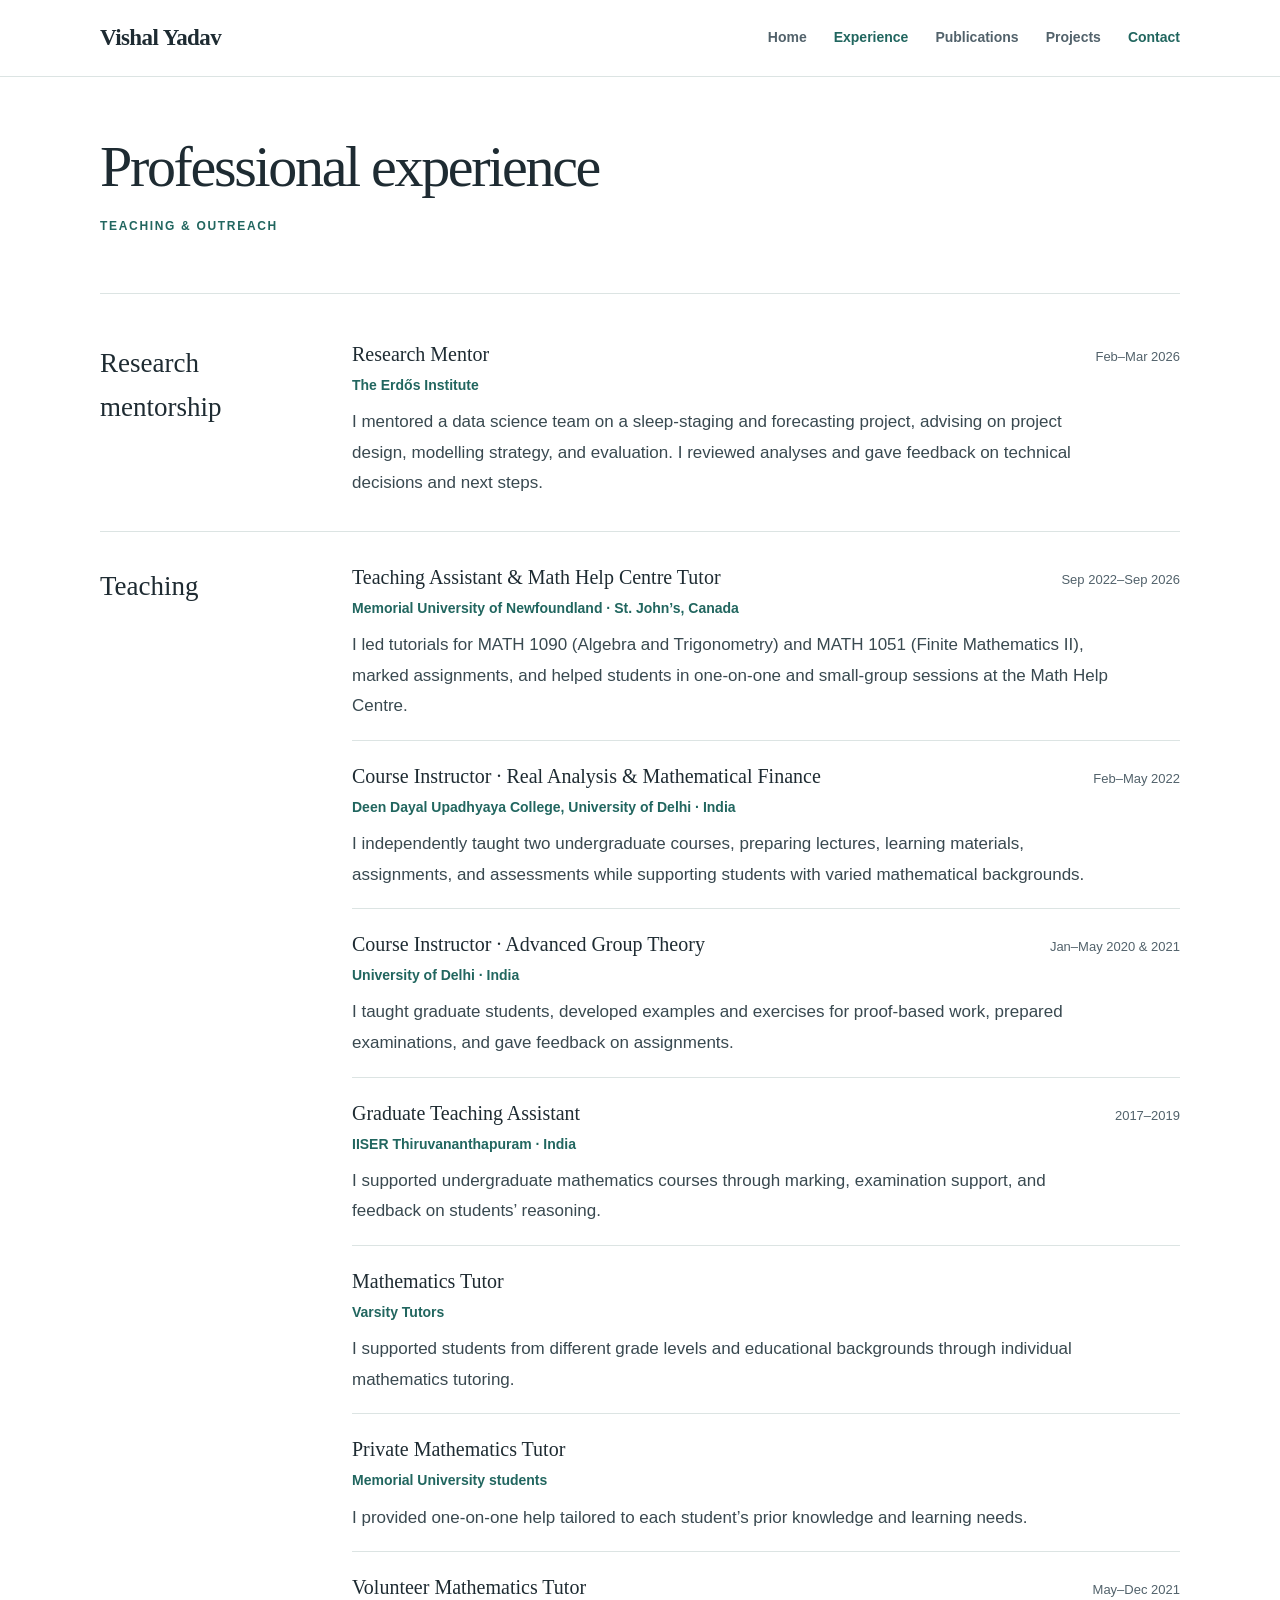
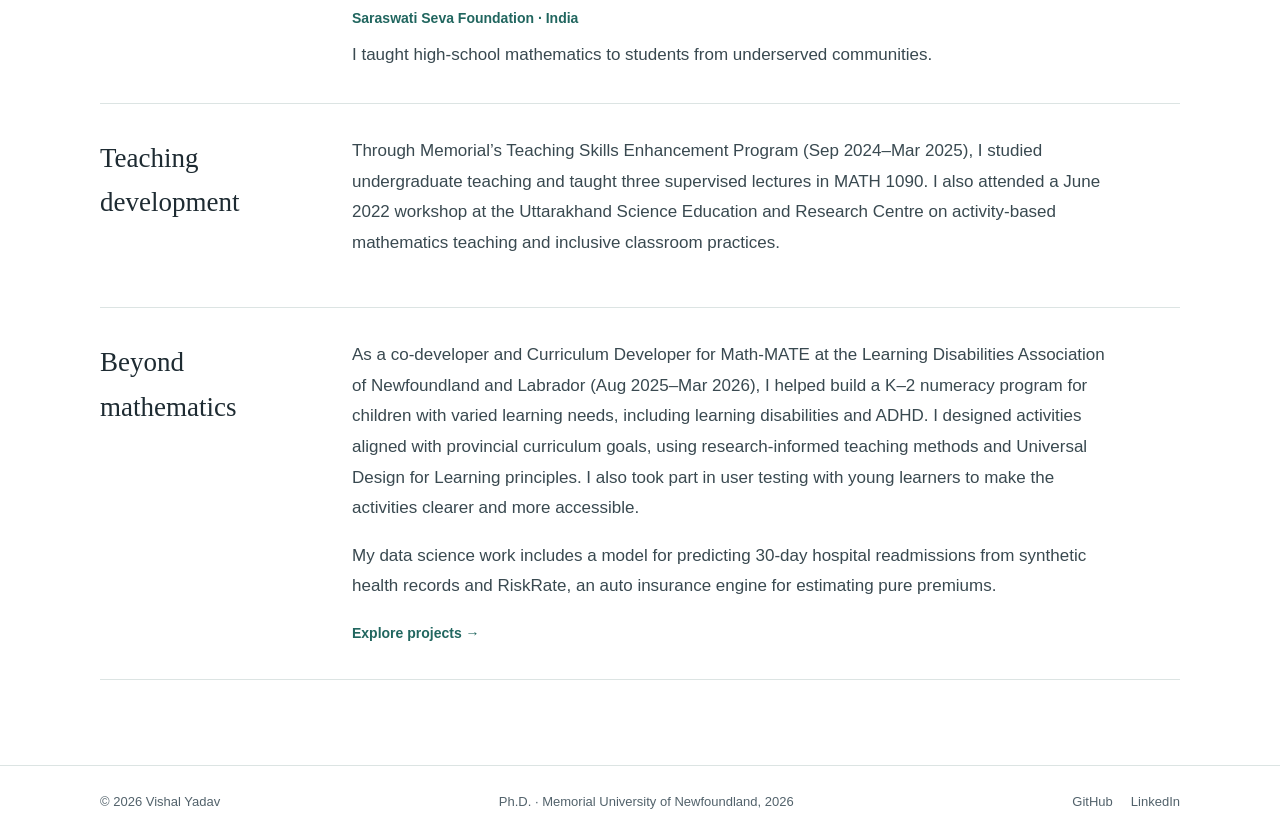
==== about.html @ f134ffa0 "Strengthen research and data science profile" ====
<!doctype html>
<html lang="en">
<head>
  <meta charset="utf-8">
  <meta name="viewport" content="width=device-width, initial-scale=1">
  <meta name="description" content="Vishal Yadav's research mentoring, mathematics teaching, tutoring, and accessible education work.">
  <title>Experience | Vishal Yadav</title>
  <link rel="stylesheet" href="academic.css?v=20261020-layout">
</head>
<body>
  <a class="skip-link" href="#main">Skip to content</a>
  <header class="site-header"><div class="header-inner container"><a class="brand" href="index.html" aria-label="Vishal Yadav, home"><span class="brand-mark">VY<span>.</span></span><span class="brand-name">Vishal Yadav</span></a><nav class="main-nav" aria-label="Main navigation"><a href="index.html">Home</a><a href="about.html" aria-current="page">Experience</a><a href="education.html">Publications</a><a href="projects.html">Projects</a><a class="nav-contact" href="contact.html">Contact</a></nav></div></header>
  <main id="main">
    <section class="page-hero container"><h1 class="page-title">Professional experience</h1><p class="section-kicker">Teaching &amp; outreach</p></section>
    <div class="page-content container">
      <section class="prose-grid" aria-labelledby="mentoring-heading">
        <h2 id="mentoring-heading">Research mentorship</h2>
        <div class="experience-list">
          <article class="experience-item"><div class="experience-item-head"><h3>Research Mentor</h3><span>Feb–Mar 2026</span></div><p class="experience-place">The Erdős Institute</p><p>I mentored a data science team on a sleep-staging and forecasting project, advising on project design, modelling strategy, and evaluation. I reviewed analyses and gave feedback on technical decisions and next steps.</p></article>
        </div>
      </section>
      <section class="prose-grid" aria-labelledby="teaching-heading">
        <h2 id="teaching-heading">Teaching</h2>
        <div class="experience-list">
          <article class="experience-item"><div class="experience-item-head"><h3>Teaching Assistant &amp; Math Help Centre Tutor</h3><span>Sep 2022–Sep 2026</span></div><p class="experience-place">Memorial University of Newfoundland · St. John’s, Canada</p><p>I led tutorials for MATH 1090 (Algebra and Trigonometry) and MATH 1051 (Finite Mathematics II), marked assignments, and helped students in one-on-one and small-group sessions at the Math Help Centre.</p></article>
          <article class="experience-item"><div class="experience-item-head"><h3>Course Instructor · Real Analysis &amp; Mathematical Finance</h3><span>Feb–May 2022</span></div><p class="experience-place">Deen Dayal Upadhyaya College, University of Delhi · India</p><p>I independently taught two undergraduate courses, preparing lectures, learning materials, assignments, and assessments while supporting students with varied mathematical backgrounds.</p></article>
          <article class="experience-item"><div class="experience-item-head"><h3>Course Instructor · Advanced Group Theory</h3><span>Jan–May 2020 &amp; 2021</span></div><p class="experience-place">University of Delhi · India</p><p>I taught graduate students, developed examples and exercises for proof-based work, prepared examinations, and gave feedback on assignments.</p></article>
          <article class="experience-item"><div class="experience-item-head"><h3>Graduate Teaching Assistant</h3><span>2017–2019</span></div><p class="experience-place">IISER Thiruvananthapuram · India</p><p>I supported undergraduate mathematics courses through marking, examination support, and feedback on students’ reasoning.</p></article>
          <article class="experience-item"><div class="experience-item-head"><h3>Mathematics Tutor</h3></div><p class="experience-place">Varsity Tutors</p><p>I supported students from different grade levels and educational backgrounds through individual mathematics tutoring.</p></article>
          <article class="experience-item"><div class="experience-item-head"><h3>Private Mathematics Tutor</h3></div><p class="experience-place">Memorial University students</p><p>I provided one-on-one help tailored to each student’s prior knowledge and learning needs.</p></article>
          <article class="experience-item"><div class="experience-item-head"><h3>Volunteer Mathematics Tutor</h3><span>May–Dec 2021</span></div><p class="experience-place">Saraswati Seva Foundation · India</p><p>I taught high-school mathematics to students from underserved communities.</p></article>
        </div>
      </section>
      <section class="prose-grid" aria-labelledby="development-heading"><h2 id="development-heading">Teaching development</h2><div><p>Through Memorial’s Teaching Skills Enhancement Program (Sep 2024–Mar 2025), I studied undergraduate teaching and taught three supervised lectures in MATH 1090. I also attended a June 2022 workshop at the Uttarakhand Science Education and Research Centre on activity-based mathematics teaching and inclusive classroom practices.</p></div></section>
      <section class="prose-grid" aria-labelledby="beyond-heading"><h2 id="beyond-heading">Beyond mathematics</h2><div><p>As a co-developer and Curriculum Developer for Math-MATE at the Learning Disabilities Association of Newfoundland and Labrador (Aug 2025–Mar 2026), I helped build a K–2 numeracy program for children with varied learning needs, including learning disabilities and ADHD. I designed activities aligned with provincial curriculum goals, using research-informed teaching methods and Universal Design for Learning principles. I also took part in user testing with young learners to make the activities clearer and more accessible.</p><p>My data science work includes a model for predicting 30-day hospital readmissions from synthetic health records and RiskRate, an auto insurance engine for estimating pure premiums.</p><a class="text-link" href="projects.html">Explore projects <span aria-hidden="true">→</span></a></div></section>
    </div>
  </main>
  <footer class="site-footer"><div class="container footer-inner"><span>© 2026 Vishal Yadav</span><span>Ph.D. · Memorial University of Newfoundland, 2026</span><div><a href="https://github.com/vishalyadav1729" target="_blank" rel="noopener noreferrer">GitHub</a><a href="https://www.linkedin.com/in/vishal-yadav1729/" target="_blank" rel="noopener noreferrer">LinkedIn</a></div></div></footer>
</body>
</html>
---- academic.css ----
:root {
  --ink: #1e2b32;
  --muted: #52626b;
  --accent: #21665f;
  --line: #dce4e3;
  --soft: #f5f8f7;
  --serif: Georgia, "Times New Roman", serif;
  --sans: -apple-system, BlinkMacSystemFont, "Segoe UI", Arial, sans-serif;
}

* { box-sizing: border-box; }
html { scroll-behavior: smooth; }
body { margin: 0; background: #fff; color: var(--ink); font-family: var(--sans); font-size: 17px; line-height: 1.65; }
a { color: var(--accent); }
a:hover { color: #164c47; }
img { max-width: 100%; }
.container { width: min(100% - 40px, 1080px); margin-inline: auto; }
:focus-visible { outline: 3px solid #d5a645; outline-offset: 3px; }
.skip-link { position: absolute; left: 16px; top: -60px; z-index: 20; padding: 9px 12px; color: #fff; background: var(--ink); }
.skip-link:focus { top: 12px; }

.site-header { border-bottom: 1px solid var(--line); background: #fff; }
.header-inner { min-height: 76px; display: flex; justify-content: space-between; align-items: center; gap: 28px; }
.brand { color: var(--ink); text-decoration: none; white-space: nowrap; }
.brand-mark { display: none; }
.brand-name { font-family: var(--serif); font-size: 23px; font-weight: 700; letter-spacing: -.025em; }
.main-nav { display: flex; flex-wrap: wrap; justify-content: flex-end; align-items: center; gap: 27px; }
.main-nav a { color: var(--muted); font-size: 14px; font-weight: 600; text-decoration: none; }
.main-nav a:hover, .main-nav a[aria-current="page"] { color: var(--accent); }
.main-nav .nav-contact { color: var(--accent); }

/* The home page follows a traditional academic profile: portrait, biography, papers. */
.home-container { padding-bottom: 68px; }
.academic-profile { display: grid; grid-template-columns: 200px minmax(0, 1fr); align-items: center; gap: 52px; padding: 62px 0 57px; }
.profile-photo { display: block; width: 200px; height: 250px; object-fit: cover; object-position: center 24%; border-radius: 4px; }
.profile-copy { max-width: 700px; }
h1, h2, h3, p { margin-top: 0; }
h1, h2, h3 { font-family: var(--serif); }
.profile-copy h1 { margin: 0 0 8px; font-size: clamp(43px, 5vw, 62px); font-weight: 400; letter-spacing: -.045em; line-height: 1.12; }
.profile-role { margin: 0 0 15px; color: var(--ink); font-size: 19px; font-weight: 600; }
.profile-summary { margin: 0 0 22px; color: var(--muted); font-size: 17px; }
.profile-links { display: flex; flex-wrap: wrap; gap: 20px; }
.profile-links a { font-size: 14px; font-weight: 700; text-underline-offset: 4px; }
.academic-section { display: grid; grid-template-columns: 200px minmax(0, 1fr); gap: 52px; padding: 39px 0 42px; border-top: 1px solid var(--line); }
.academic-section h2 { margin: 0; font-size: 27px; line-height: 1.3; font-weight: 400; }
.section-body { max-width: 760px; }
.section-body p { margin: 0 0 16px; color: #394950; line-height: 1.8; }
.section-body p a { text-underline-offset: 3px; }
.section-body p:last-child { margin-bottom: 0; }
.section-heading h2 { margin-bottom: 14px; }
.section-heading a { font-size: 14px; font-weight: 700; text-decoration: none; }
.section-heading a:hover { text-decoration: underline; }
.publication-row { display: grid; grid-template-columns: 85px minmax(0, 1fr); gap: 18px; padding: 0 0 23px; margin-bottom: 23px; border-bottom: 1px solid var(--line); }
.publication-row:last-child { margin-bottom: 0; border-bottom: 0; padding-bottom: 0; }
.publication-date { color: var(--muted); font-size: 14px; padding-top: 5px; }
.publication-row h3 { margin: 0 0 7px; font-size: 22px; font-weight: 400; line-height: 1.35; }
.publication-row h3 a { color: var(--ink); text-decoration: none; }
.publication-row h3 a:hover { color: var(--accent); text-decoration: underline; }
.publication-row p { margin: 0; font-size: 14px; color: var(--muted); line-height: 1.6; }
.more-links { display: grid; grid-template-columns: repeat(2, minmax(0, 1fr)); gap: 22px; }
.more-links a { display: flex; flex-direction: column; gap: 4px; color: var(--ink); text-decoration: none; }
.more-links a:hover strong { color: var(--accent); }
.more-links strong { font-family: var(--serif); font-size: 20px; font-weight: 400; }
.more-links span { color: var(--muted); font-size: 14px; }

/* Shared interior pages. */
.page-hero { padding: 57px 0 43px; border-bottom: 1px solid var(--line); }
.section-kicker { margin: 0 0 13px; color: var(--accent); font-size: 12px; font-weight: 700; letter-spacing: .14em; text-transform: uppercase; }
.page-title { max-width: 830px; margin: 0 0 17px; font-size: clamp(40px, 5vw, 58px); font-weight: 400; line-height: 1.14; letter-spacing: -.04em; }
.page-title em { color: var(--accent); font-weight: 400; }
.page-intro { max-width: 760px; margin: 0; color: var(--muted); font-size: 17px; line-height: 1.8; }
.page-content { padding-block: 47px 85px; }
.prose-grid { display: grid; grid-template-columns: 200px minmax(0, 1fr); gap: 52px; padding: 32px 0; border-bottom: 1px solid var(--line); }
.prose-grid:first-child { padding-top: 0; }
.prose-grid h2 { margin: 0; font-size: 27px; font-weight: 400; }
.prose-grid p { max-width: 760px; margin: 0 0 17px; color: #394950; line-height: 1.8; }
.experience-item { padding: 22px 0 18px; border-top: 1px solid var(--line); }
.experience-item:first-child { padding-top: 0; border-top: 0; }
.experience-item:last-child { padding-bottom: 0; }
.experience-item-head { display: flex; justify-content: space-between; align-items: baseline; gap: 8px 20px; }
.experience-item h3 { margin: 0 0 5px; font-size: 20px; font-weight: 400; line-height: 1.35; }
.experience-item-head span { flex: none; color: var(--muted); font-size: 13px; white-space: nowrap; }
.experience-item .experience-place { margin-bottom: 9px; color: var(--accent); font-size: 14px; font-weight: 600; }
.experience-item p:last-child { margin-bottom: 0; }
.text-link { display: inline-block; color: var(--accent); font-size: 14px; font-weight: 700; text-decoration: none; }
.text-link:hover { text-decoration: underline; }
.publication-group { margin-bottom: 48px; }
.publication-group h2 { font-size: 30px; font-weight: 400; margin: 0 0 20px; }
.publication-entry { display: grid; grid-template-columns: 100px minmax(0, 1fr); gap: 23px; padding: 23px 0; border-top: 1px solid var(--line); }
.publication-entry:last-child { border-bottom: 1px solid var(--line); }
.entry-year { color: var(--muted); font-size: 14px; padding-top: 4px; }
.publication-entry h3 { margin: 0 0 8px; font-size: 23px; font-weight: 400; line-height: 1.35; }
.publication-entry h3 a { color: var(--ink); text-decoration: none; }
.publication-entry h3 a:hover { color: var(--accent); text-decoration: underline; }
.publication-entry p { margin: 0; color: var(--muted); font-size: 15px; }
.publication-entry .venue { margin-top: 5px; }
.project-grid { display: grid; grid-template-columns: repeat(2, minmax(0, 1fr)); gap: 34px; }
.project-card { padding: 0 0 24px; border-bottom: 1px solid var(--line); }
.project-card h2 { margin: 0 0 12px; font-size: 27px; font-weight: 400; line-height: 1.25; }
.project-card p:not(.section-kicker) { color: #394950; line-height: 1.8; }
.project-card p.project-award { margin: 0 0 12px; color: var(--accent); font-size: 14px; font-weight: 700; line-height: 1.5; }
.project-card p.project-award + p { margin-top: 0; }
.contact-page { min-height: 100vh; display: flex; flex-direction: column; }
.contact-page main { flex: 1; }
.contact-details { padding-top: 34px; }
.contact-primary { padding: 34px 38px 37px; background: var(--soft); border-left: 3px solid var(--accent); }
.contact-primary .section-kicker { margin-bottom: 8px; }
.contact-email { display: flex; justify-content: space-between; align-items: center; gap: 20px; width: 100%; color: var(--ink); font-family: var(--serif); font-size: clamp(27px, 3vw, 37px); text-decoration: none; }
.contact-email:hover { color: var(--accent); }
.contact-email span { flex: none; color: var(--accent); font-family: var(--sans); font-size: 23px; }
.contact-profiles { display: grid; grid-template-columns: repeat(2, minmax(0, 1fr)); gap: 18px; margin-top: 18px; }
.contact-profile { display: flex; justify-content: space-between; align-items: center; gap: 16px; padding: 23px 27px; border: 1px solid var(--line); color: var(--ink); text-decoration: none; }
.contact-profile:hover { border-color: var(--accent); color: var(--accent); }
.contact-profile strong { display: block; font-family: var(--serif); font-size: 24px; font-weight: 400; }
.contact-profile small { display: block; color: var(--muted); font-size: 14px; }
.contact-arrow { color: var(--accent); font-size: 21px; }

.site-footer { border-top: 1px solid var(--line); padding: 25px 0; color: var(--muted); font-size: 13px; }
.footer-inner { display: flex; justify-content: space-between; flex-wrap: wrap; gap: 14px 25px; }
.footer-inner div { display: flex; gap: 18px; }
.footer-inner a { color: var(--muted); text-decoration: none; }
.footer-inner a:hover { color: var(--accent); }

@media (max-width: 700px) {
  .container { width: min(100% - 32px, 1080px); }
  .header-inner { align-items: flex-start; flex-direction: column; gap: 8px; padding-block: 15px; }
  .main-nav { justify-content: flex-start; gap: 8px 14px; }
  .main-nav a { font-size: 13px; }
  .academic-profile { grid-template-columns: 140px minmax(0, 1fr); gap: 26px; padding: 42px 0; }
  .profile-photo { width: 140px; height: 175px; }
  .profile-copy h1 { font-size: 39px; }
  .profile-role { font-size: 16px; }
  .profile-summary { font-size: 15px; margin-bottom: 10px; }
  .academic-section, .prose-grid { grid-template-columns: 1fr; gap: 17px; padding-block: 30px; }
  .academic-section h2 { font-size: 25px; }
  .page-hero { padding-top: 42px; }
  .page-content { padding-block: 34px 65px; }
  .project-grid { grid-template-columns: 1fr; gap: 27px; }
  .contact-profiles { grid-template-columns: 1fr; }
}
@media (max-width: 480px) {
  .academic-profile { grid-template-columns: 110px minmax(0, 1fr); gap: 17px; align-items: start; }
  .profile-photo { width: 110px; height: 140px; }
  .profile-copy h1 { font-size: 32px; }
  .profile-links { gap: 7px 13px; }
  .profile-links a { font-size: 13px; }
  .contact-primary { padding: 25px; }
  .contact-email { gap: 12px; font-size: 22px; }
  .publication-row, .publication-entry { grid-template-columns: 1fr; gap: 6px; }
  .experience-item-head { flex-direction: column; align-items: flex-start; gap: 0; }
  .experience-item-head span { margin-bottom: 5px; }
  .more-links { grid-template-columns: 1fr; }
}
@media (prefers-reduced-motion: reduce) { html { scroll-behavior: auto; } }
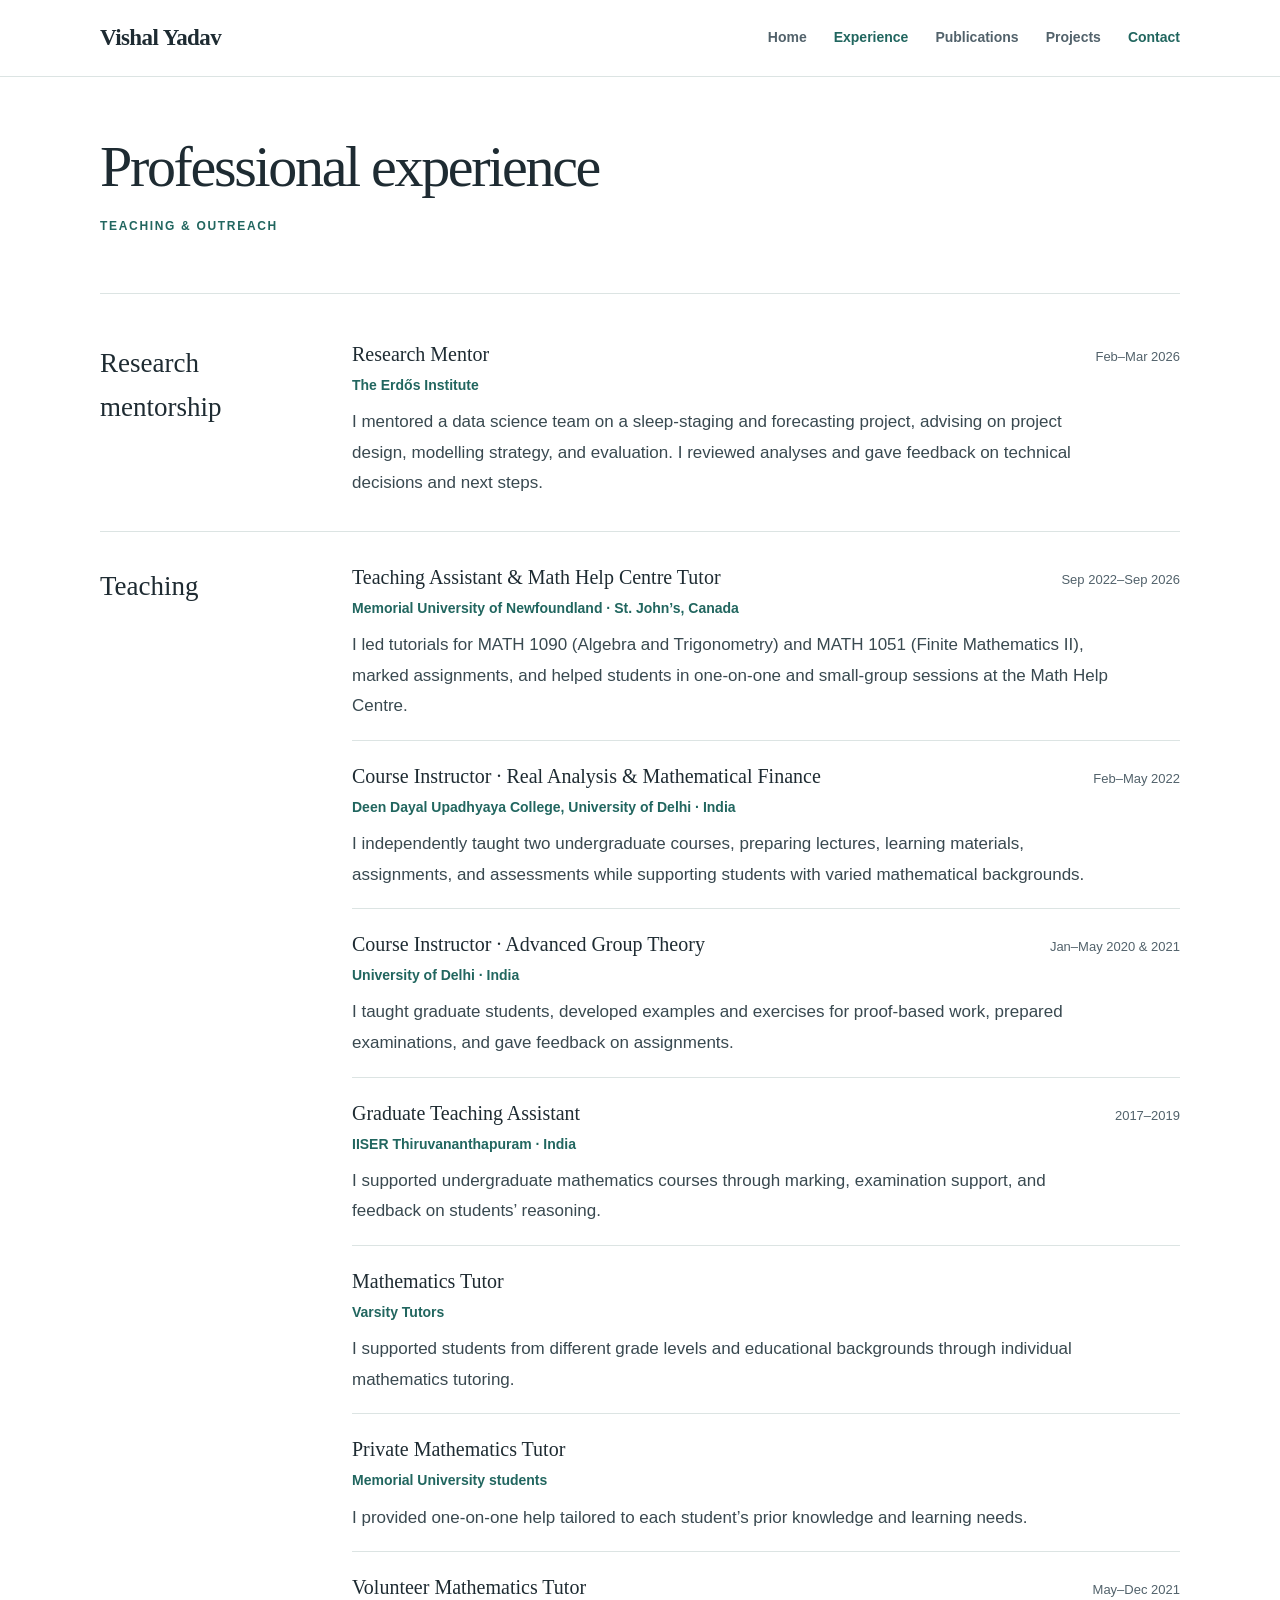
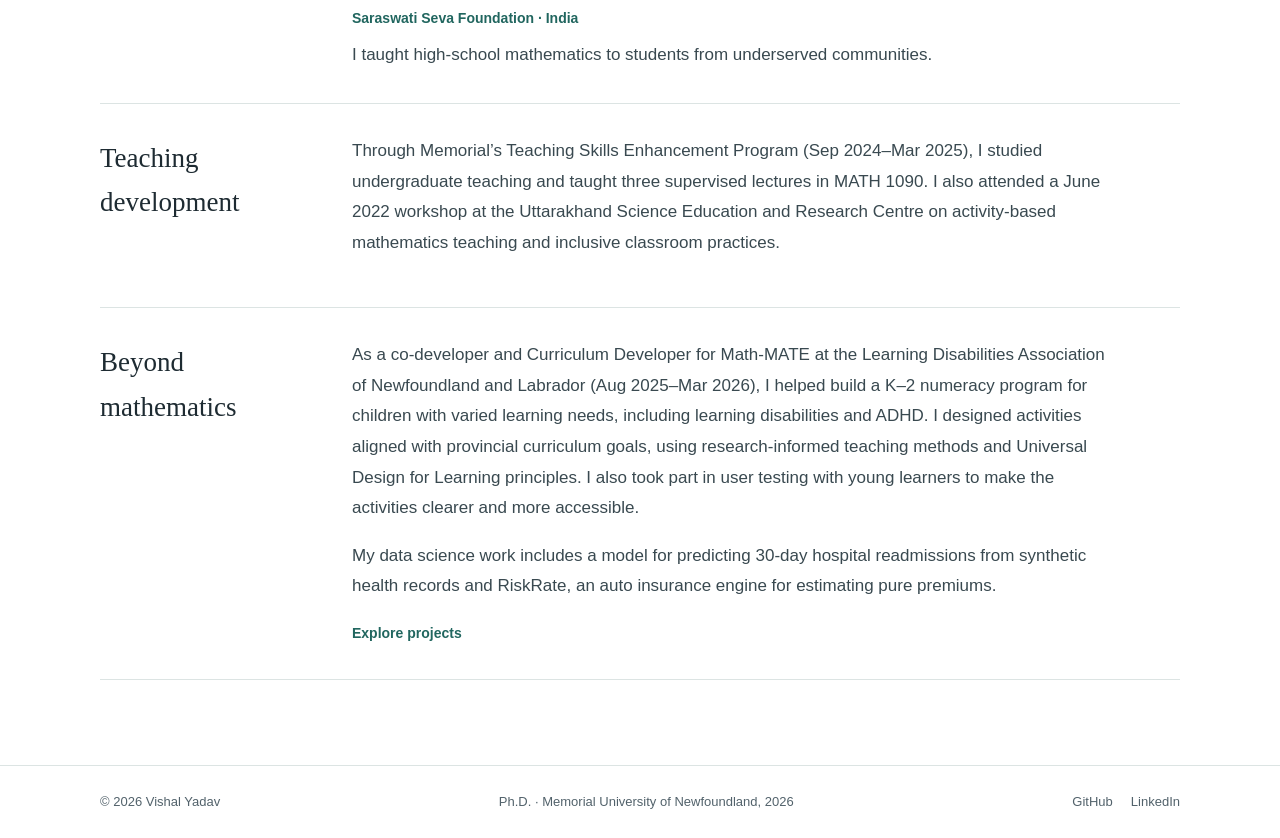
==== commit a8326f87: "Remove link arrows and box project links" ====
--- a/about.html
+++ b/about.html
@@ -5,7 +5,7 @@
   <meta name="viewport" content="width=device-width, initial-scale=1">
   <meta name="description" content="Vishal Yadav's research mentoring, mathematics teaching, tutoring, and accessible education work.">
   <title>Experience | Vishal Yadav</title>
-  <link rel="stylesheet" href="academic.css?v=20261020-layout">
+  <link rel="stylesheet" href="academic.css?v=20261020-boxed-links">
 </head>
 <body>
   <a class="skip-link" href="#main">Skip to content</a>
@@ -32,7 +32,7 @@
         </div>
       </section>
       <section class="prose-grid" aria-labelledby="development-heading"><h2 id="development-heading">Teaching development</h2><div><p>Through Memorial’s Teaching Skills Enhancement Program (Sep 2024–Mar 2025), I studied undergraduate teaching and taught three supervised lectures in MATH 1090. I also attended a June 2022 workshop at the Uttarakhand Science Education and Research Centre on activity-based mathematics teaching and inclusive classroom practices.</p></div></section>
-      <section class="prose-grid" aria-labelledby="beyond-heading"><h2 id="beyond-heading">Beyond mathematics</h2><div><p>As a co-developer and Curriculum Developer for Math-MATE at the Learning Disabilities Association of Newfoundland and Labrador (Aug 2025–Mar 2026), I helped build a K–2 numeracy program for children with varied learning needs, including learning disabilities and ADHD. I designed activities aligned with provincial curriculum goals, using research-informed teaching methods and Universal Design for Learning principles. I also took part in user testing with young learners to make the activities clearer and more accessible.</p><p>My data science work includes a model for predicting 30-day hospital readmissions from synthetic health records and RiskRate, an auto insurance engine for estimating pure premiums.</p><a class="text-link" href="projects.html">Explore projects <span aria-hidden="true">→</span></a></div></section>
+      <section class="prose-grid" aria-labelledby="beyond-heading"><h2 id="beyond-heading">Beyond mathematics</h2><div><p>As a co-developer and Curriculum Developer for Math-MATE at the Learning Disabilities Association of Newfoundland and Labrador (Aug 2025–Mar 2026), I helped build a K–2 numeracy program for children with varied learning needs, including learning disabilities and ADHD. I designed activities aligned with provincial curriculum goals, using research-informed teaching methods and Universal Design for Learning principles. I also took part in user testing with young learners to make the activities clearer and more accessible.</p><p>My data science work includes a model for predicting 30-day hospital readmissions from synthetic health records and RiskRate, an auto insurance engine for estimating pure premiums.</p><a class="text-link" href="projects.html">Explore projects</a></div></section>
     </div>
   </main>
   <footer class="site-footer"><div class="container footer-inner"><span>© 2026 Vishal Yadav</span><span>Ph.D. · Memorial University of Newfoundland, 2026</span><div><a href="https://github.com/vishalyadav1729" target="_blank" rel="noopener noreferrer">GitHub</a><a href="https://www.linkedin.com/in/vishal-yadav1729/" target="_blank" rel="noopener noreferrer">LinkedIn</a></div></div></footer>
--- a/academic.css
+++ b/academic.css
@@ -84,6 +84,8 @@
 .experience-item p:last-child { margin-bottom: 0; }
 .text-link { display: inline-block; color: var(--accent); font-size: 14px; font-weight: 700; text-decoration: none; }
 .text-link:hover { text-decoration: underline; }
+.project-card .text-link { display: inline-flex; align-items: center; min-height: 44px; padding: 8px 14px; border: 1px solid var(--accent); border-radius: 4px; background: var(--soft); }
+.project-card .text-link:hover { color: #fff; background: var(--accent); text-decoration: none; }
 .publication-group { margin-bottom: 48px; }
 .publication-group h2 { font-size: 30px; font-weight: 400; margin: 0 0 20px; }
 .publication-entry { display: grid; grid-template-columns: 100px minmax(0, 1fr); gap: 23px; padding: 23px 0; border-top: 1px solid var(--line); }
@@ -107,13 +109,11 @@
 .contact-primary .section-kicker { margin-bottom: 8px; }
 .contact-email { display: flex; justify-content: space-between; align-items: center; gap: 20px; width: 100%; color: var(--ink); font-family: var(--serif); font-size: clamp(27px, 3vw, 37px); text-decoration: none; }
 .contact-email:hover { color: var(--accent); }
-.contact-email span { flex: none; color: var(--accent); font-family: var(--sans); font-size: 23px; }
 .contact-profiles { display: grid; grid-template-columns: repeat(2, minmax(0, 1fr)); gap: 18px; margin-top: 18px; }
 .contact-profile { display: flex; justify-content: space-between; align-items: center; gap: 16px; padding: 23px 27px; border: 1px solid var(--line); color: var(--ink); text-decoration: none; }
 .contact-profile:hover { border-color: var(--accent); color: var(--accent); }
 .contact-profile strong { display: block; font-family: var(--serif); font-size: 24px; font-weight: 400; }
 .contact-profile small { display: block; color: var(--muted); font-size: 14px; }
-.contact-arrow { color: var(--accent); font-size: 21px; }
 
 .site-footer { border-top: 1px solid var(--line); padding: 25px 0; color: var(--muted); font-size: 13px; }
 .footer-inner { display: flex; justify-content: space-between; flex-wrap: wrap; gap: 14px 25px; }
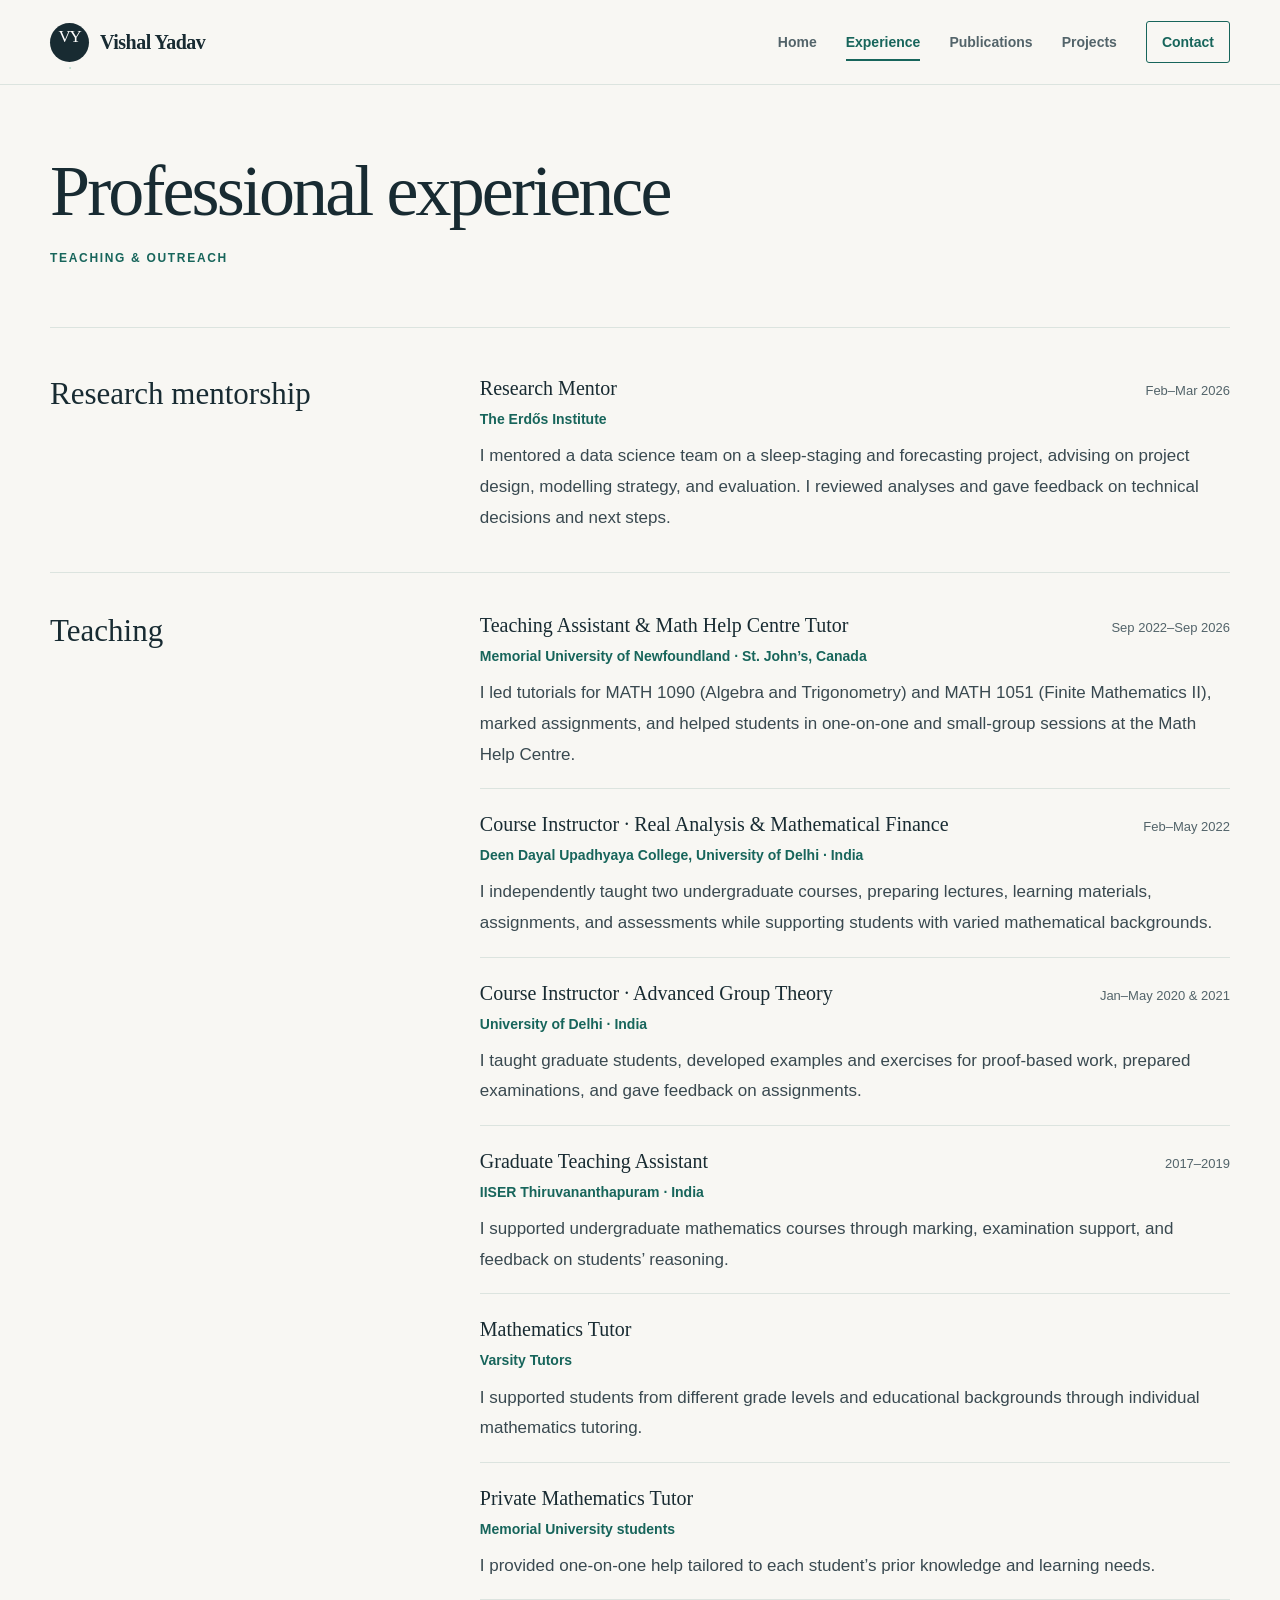
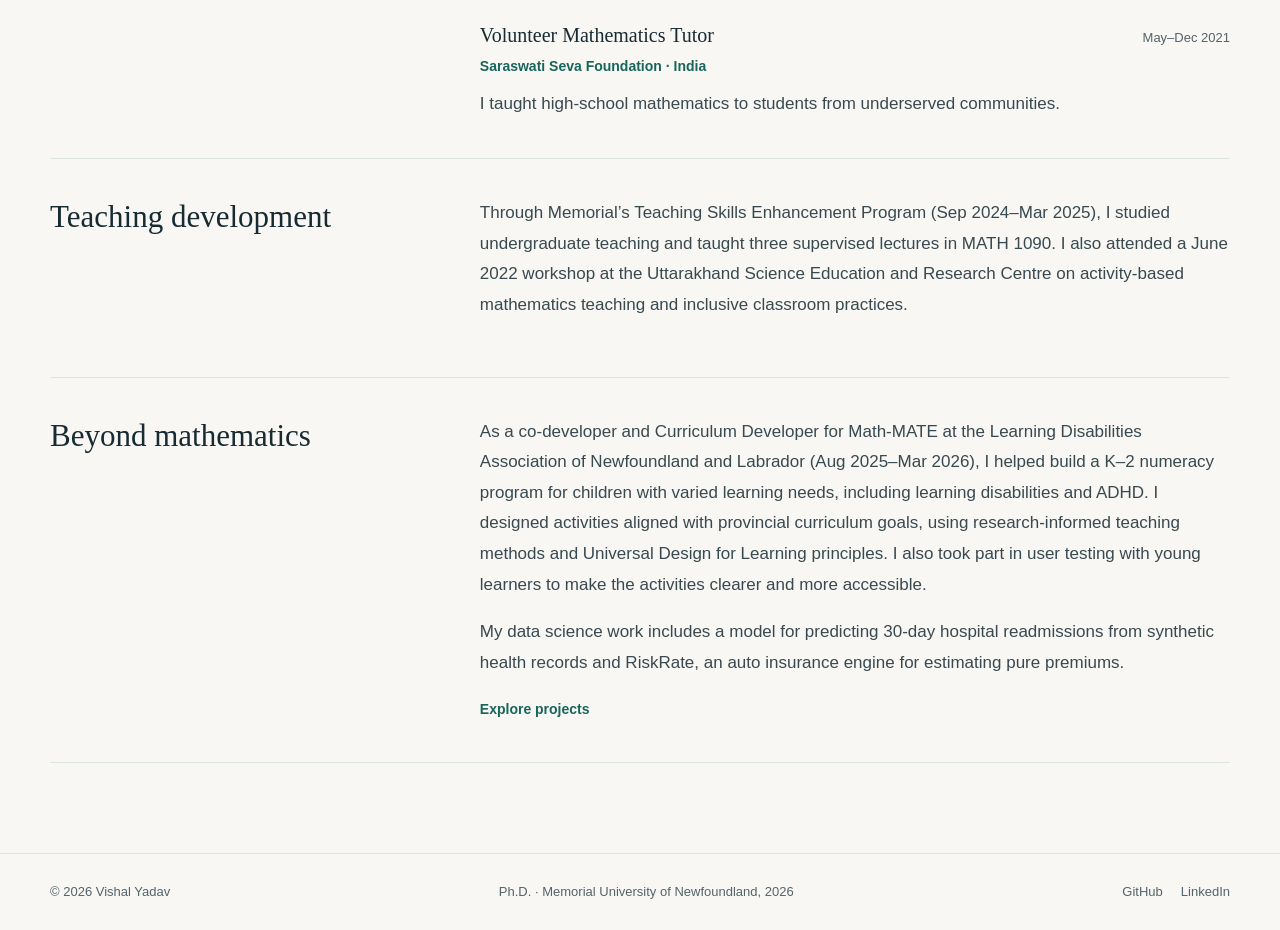
==== commit 702d72a8: "Refresh portfolio and clarify work navigation" ====
--- a/about.html
+++ b/about.html
@@ -5,7 +5,7 @@
   <meta name="viewport" content="width=device-width, initial-scale=1">
   <meta name="description" content="Vishal Yadav's research mentoring, mathematics teaching, tutoring, and accessible education work.">
   <title>Experience | Vishal Yadav</title>
-  <link rel="stylesheet" href="academic.css?v=20261020-boxed-links">
+  <link rel="stylesheet" href="academic.css?v=20261020-refresh">
 </head>
 <body>
   <a class="skip-link" href="#main">Skip to content</a>
--- a/academic.css
+++ b/academic.css
@@ -152,3 +152,153 @@
   .more-links { grid-template-columns: 1fr; }
 }
 @media (prefers-reduced-motion: reduce) { html { scroll-behavior: auto; } }
+
+/* 2026 portfolio refresh */
+:root {
+  --ink: #182b32;
+  --muted: #53646a;
+  --accent: #17655b;
+  --line: #dce4df;
+  --soft: #f1f5f0;
+  --paper: #f8f7f3;
+}
+body { background: var(--paper); line-height: 1.6; }
+.container { width: min(100% - 64px, 1180px); }
+a { text-underline-offset: 4px; }
+
+/* Navigation */
+.site-header { background: var(--paper); }
+.header-inner { min-height: 84px; }
+.brand { display: inline-flex; align-items: center; gap: 11px; }
+.brand-mark { display: grid; place-items: center; width: 39px; height: 39px; border-radius: 50%; background: var(--ink); color: #fff; font-family: var(--serif); font-size: 17px; letter-spacing: -.08em; }
+.brand-mark span { color: #bfe1d0; }
+.brand-name { font-size: 20px; }
+.main-nav { gap: 29px; }
+.main-nav a { position: relative; font-size: 14px; font-weight: 600; }
+.main-nav a[aria-current="page"]::after { content: ""; position: absolute; height: 2px; background: var(--accent); left: 0; right: 0; bottom: -8px; }
+.main-nav .nav-contact { padding: 9px 15px; border: 1px solid var(--accent); border-radius: 3px; }
+.main-nav .nav-contact:hover { background: var(--accent); color: #fff; }
+.main-nav .nav-contact[aria-current="page"]::after { display: none; }
+
+/* Homepage introduction */
+.hero-wrap { position: relative; overflow: hidden; background: #edf2ed; border-bottom: 1px solid var(--line); }
+.hero-wrap::before { content: ""; position: absolute; width: 600px; height: 600px; border: 1px solid rgba(23,101,91,.13); border-radius: 50%; right: -230px; top: -310px; box-shadow: 0 0 0 70px rgba(23,101,91,.035), 0 0 0 140px rgba(23,101,91,.025); pointer-events: none; }
+.hero { position: relative; display: grid; grid-template-columns: minmax(0, 1.2fr) minmax(280px, .8fr); align-items: center; gap: clamp(50px, 8vw, 130px); padding-block: 72px 78px; }
+.eyebrow { margin: 0 0 22px; color: var(--accent); font-size: 12px; font-weight: 800; letter-spacing: .13em; line-height: 1.5; text-transform: uppercase; }
+.hero-copy h1 { max-width: 720px; margin: 0 0 24px; font-size: clamp(56px, 6.6vw, 96px); font-weight: 400; line-height: 1.04; letter-spacing: -.065em; }
+.hero-copy h1 em { color: var(--accent); font-style: normal; }
+.hero-lead { max-width: 600px; margin: 0 0 13px; color: var(--ink); font-size: clamp(22px, 2vw, 29px); line-height: 1.35; letter-spacing: -.025em; }
+.hero-detail { max-width: 560px; margin: 0; color: var(--muted); font-size: 16px; line-height: 1.75; }
+.hero-actions { display: flex; flex-wrap: wrap; align-items: center; gap: 12px; margin-top: 29px; }
+.button { display: inline-flex; justify-content: center; align-items: center; gap: 24px; min-height: 48px; padding: 11px 19px; border: 1px solid var(--accent); border-radius: 3px; font-size: 14px; font-weight: 700; line-height: 1.35; text-decoration: none; transition: background-color .18s ease, color .18s ease, transform .18s ease; }
+.button:hover { transform: translateY(-2px); }
+.button-primary { background: var(--accent); color: #fff; }
+.button-primary:hover { background: #104b44; color: #fff; }
+.button-secondary { color: var(--accent); background: transparent; }
+.button-secondary:hover { background: #dcebe4; }
+.hero-social { display: flex; flex-wrap: wrap; gap: 9px 21px; margin-top: 29px; }
+.hero-social a { color: var(--muted); font-size: 13px; font-weight: 650; text-decoration: none; }
+.hero-social a:hover { color: var(--accent); text-decoration: underline; }
+.hero-portrait { position: relative; width: min(100%, 360px); margin: 0 auto; }
+.hero-portrait::before { content: ""; position: absolute; inset: 15px -15px 27px 15px; border: 1px solid #88a99f; border-radius: 4px; pointer-events: none; }
+.hero-portrait img { position: relative; display: block; width: 100%; height: auto; aspect-ratio: 4 / 5; object-fit: cover; object-position: center 18%; border-radius: 3px; box-shadow: 0 18px 40px rgba(25, 52, 50, .12); }
+.hero-portrait figcaption { position: relative; max-width: 330px; margin-top: 18px; color: var(--muted); font-size: 12px; line-height: 1.5; }
+
+/* Homepage sections */
+.home-container { padding-block: 16px 78px; }
+.home-section { display: grid; grid-template-columns: minmax(205px, .32fr) minmax(0, .68fr); gap: clamp(40px, 6vw, 88px); padding-block: 62px; border-bottom: 1px solid var(--line); scroll-margin-top: 25px; }
+.home-section:last-child { border-bottom: 0; }
+.section-aside .eyebrow { margin-bottom: 15px; }
+.section-aside h2 { max-width: 310px; margin: 0; font-size: clamp(30px, 3vw, 40px); font-weight: 400; line-height: 1.17; letter-spacing: -.04em; }
+.section-main { min-width: 0; }
+.prose p { margin: 0 0 18px; color: #354a4e; font-size: 17px; line-height: 1.78; }
+.inline-link, .aside-link { display: inline-flex; align-items: center; gap: 9px; color: var(--accent); font-size: 14px; font-weight: 750; text-decoration: none; }
+.inline-link:hover, .aside-link:hover { text-decoration: underline; }
+.aside-link { margin-top: 21px; }
+.work-grid { display: grid; grid-template-columns: repeat(2, minmax(0, 1fr)); gap: 18px; }
+.work-card { display: flex; flex-direction: column; min-width: 0; padding: 27px 27px 24px; border: 1px solid var(--line); border-radius: 4px; background: #fff; box-shadow: 0 8px 24px rgba(24,43,50,.035); }
+.work-card .card-type { margin: 0 0 29px; color: var(--accent); font-size: 11px; font-weight: 800; letter-spacing: .11em; line-height: 1.5; text-transform: uppercase; }
+.work-card h3 { margin: 0 0 14px; font-size: 29px; font-weight: 400; line-height: 1.18; letter-spacing: -.035em; }
+.work-card > p:not(.card-type) { margin: 0 0 23px; color: var(--muted); font-size: 15px; line-height: 1.7; }
+.card-links { display: flex; flex-wrap: wrap; gap: 9px 19px; margin-top: auto; padding-top: 19px; border-top: 1px solid var(--line); }
+.card-links a { color: var(--accent); font-size: 13px; font-weight: 750; text-decoration: none; }
+.card-links a:hover { text-decoration: underline; }
+.work-more { display: flex; justify-content: space-between; gap: 20px; grid-column: 1 / -1; padding: 10px 2px 0; color: var(--accent); font-size: 14px; font-weight: 750; text-decoration: none; }
+.work-more:hover { text-decoration: underline; }
+.publication-row { grid-template-columns: 110px minmax(0, 1fr); gap: 26px; padding: 21px 0 24px; margin: 0; border-top: 1px solid var(--line); border-bottom: 0; }
+.publication-row:first-child { padding-top: 0; border-top: 0; }
+.publication-row:last-child { border-bottom: 0; padding-bottom: 0; }
+.publication-date { font-size: 12px; font-weight: 700; letter-spacing: .02em; }
+.publication-row h3 { font-size: clamp(21px, 2.2vw, 27px); letter-spacing: -.025em; }
+.publication-row p { font-size: 14px; line-height: 1.55; }
+.credential-list > div { display: grid; grid-template-columns: 60px 1fr; gap: 24px; padding: 16px 0; border-top: 1px solid var(--line); }
+.credential-list > div:first-child { padding-top: 0; border-top: 0; }
+.credential-list p { margin: 0; color: var(--muted); font-size: 15px; line-height: 1.65; }
+.credential-list strong { color: var(--ink); font-size: 16px; }
+.credential-year { padding-top: 2px; color: var(--accent); font-size: 13px; font-weight: 750; }
+.more-links { gap: 18px; }
+.more-links a { display: flex; flex-direction: column; min-height: 184px; padding: 25px; border: 1px solid var(--accent); border-radius: 4px; background: var(--accent); color: #fff; cursor: pointer; box-shadow: 0 8px 20px rgba(24,43,50,.08); transition: background-color .18s ease, transform .18s ease; }
+.more-links a:hover { background: #104b44; color: #fff; transform: translateY(-2px); }
+.more-links a:hover strong { color: #fff; }
+.more-links strong { font-size: 27px; line-height: 1.2; }
+.more-links span { color: #d9ebe5; line-height: 1.5; }
+.more-links .more-link-action { display: flex; justify-content: space-between; gap: 12px; margin-top: auto; padding-top: 18px; color: #fff; font-size: 14px; font-weight: 750; text-decoration: underline; text-underline-offset: 4px; }
+.closing-band { background: var(--ink); color: #fff; }
+.closing-inner { display: flex; justify-content: space-between; align-items: center; gap: 30px; padding-block: 55px; }
+.closing-band .eyebrow { margin-bottom: 8px; color: #9bcdbb; }
+.closing-band h2 { margin: 0 0 5px; font-size: clamp(29px, 3vw, 40px); font-weight: 400; letter-spacing: -.035em; }
+.closing-band p:last-child { margin: 0; color: #cedbd7; font-size: 15px; }
+.button-light { flex: none; border-color: #fff; color: var(--ink); background: #fff; }
+.button-light:hover { background: #dcebe4; color: var(--ink); }
+
+/* The same visual language carries through the interior pages. */
+.page-hero { padding-block: 65px 46px; }
+.page-title { font-size: clamp(45px, 5.8vw, 72px); }
+.page-content { padding-block: 47px 90px; }
+.prose-grid { grid-template-columns: minmax(205px, .32fr) minmax(0, .68fr); gap: clamp(40px, 6vw, 88px); padding-block: 39px; }
+.prose-grid h2 { font-size: 31px; line-height: 1.25; }
+.project-grid { gap: 22px; }
+.project-card { padding: 30px; border: 1px solid var(--line); border-radius: 4px; background: #fff; }
+.project-card h2 { font-size: 31px; }
+.project-card .text-link { margin-top: 4px; }
+.project-actions { display: flex; flex-wrap: wrap; gap: 10px; }
+.contact-primary { border-radius: 4px; }
+.contact-profile { background: #fff; border-radius: 4px; }
+.site-footer { padding-block: 28px; background: var(--paper); }
+
+@media (max-width: 900px) {
+  .hero { grid-template-columns: minmax(0, 1fr) minmax(220px, .65fr); gap: 45px; }
+  .hero-copy h1 { font-size: clamp(53px, 7vw, 75px); }
+  .home-section, .prose-grid { grid-template-columns: 220px minmax(0, 1fr); gap: 36px; }
+  .work-grid { grid-template-columns: 1fr; }
+  .more-links { grid-template-columns: 1fr; }
+}
+@media (max-width: 700px) {
+  .container { width: min(100% - 36px, 1180px); }
+  .header-inner { min-height: 0; align-items: flex-start; padding-block: 15px; }
+  .main-nav { width: 100%; gap: 7px 18px; }
+  .main-nav a { font-size: 13px; }
+  .main-nav .nav-contact { padding: 0; border: 0; }
+  .main-nav .nav-contact:hover { background: none; color: var(--accent); }
+  .hero { grid-template-columns: 1fr; gap: 44px; padding-block: 53px 50px; }
+  .hero-copy h1 { max-width: 580px; font-size: clamp(50px, 10vw, 70px); }
+  .hero-portrait { width: min(100%, 320px); margin-left: 0; }
+  .home-section, .prose-grid { grid-template-columns: 1fr; gap: 22px; padding-block: 44px; }
+  .section-aside h2 { max-width: 560px; }
+  .work-grid { grid-template-columns: repeat(2, minmax(0, 1fr)); }
+  .more-links { grid-template-columns: repeat(2, minmax(0, 1fr)); }
+  .closing-inner { align-items: flex-start; flex-direction: column; }
+}
+@media (max-width: 520px) {
+  .brand-name { font-size: 19px; }
+  .hero-copy h1 { font-size: clamp(48px, 12vw, 62px); }
+  .hero-lead { font-size: 23px; }
+  .hero-actions { align-items: stretch; }
+  .hero-actions .button { flex: 1 1 auto; }
+  .work-grid { grid-template-columns: 1fr; }
+  .more-links { grid-template-columns: 1fr; }
+  .publication-row, .publication-entry { grid-template-columns: 1fr; gap: 7px; }
+  .credential-list > div { grid-template-columns: 1fr; gap: 2px; }
+  .footer-inner { flex-direction: column; }
+}
+@media (prefers-reduced-motion: reduce) { .button, .more-links a { transition: none; } .button:hover, .more-links a:hover { transform: none; } }
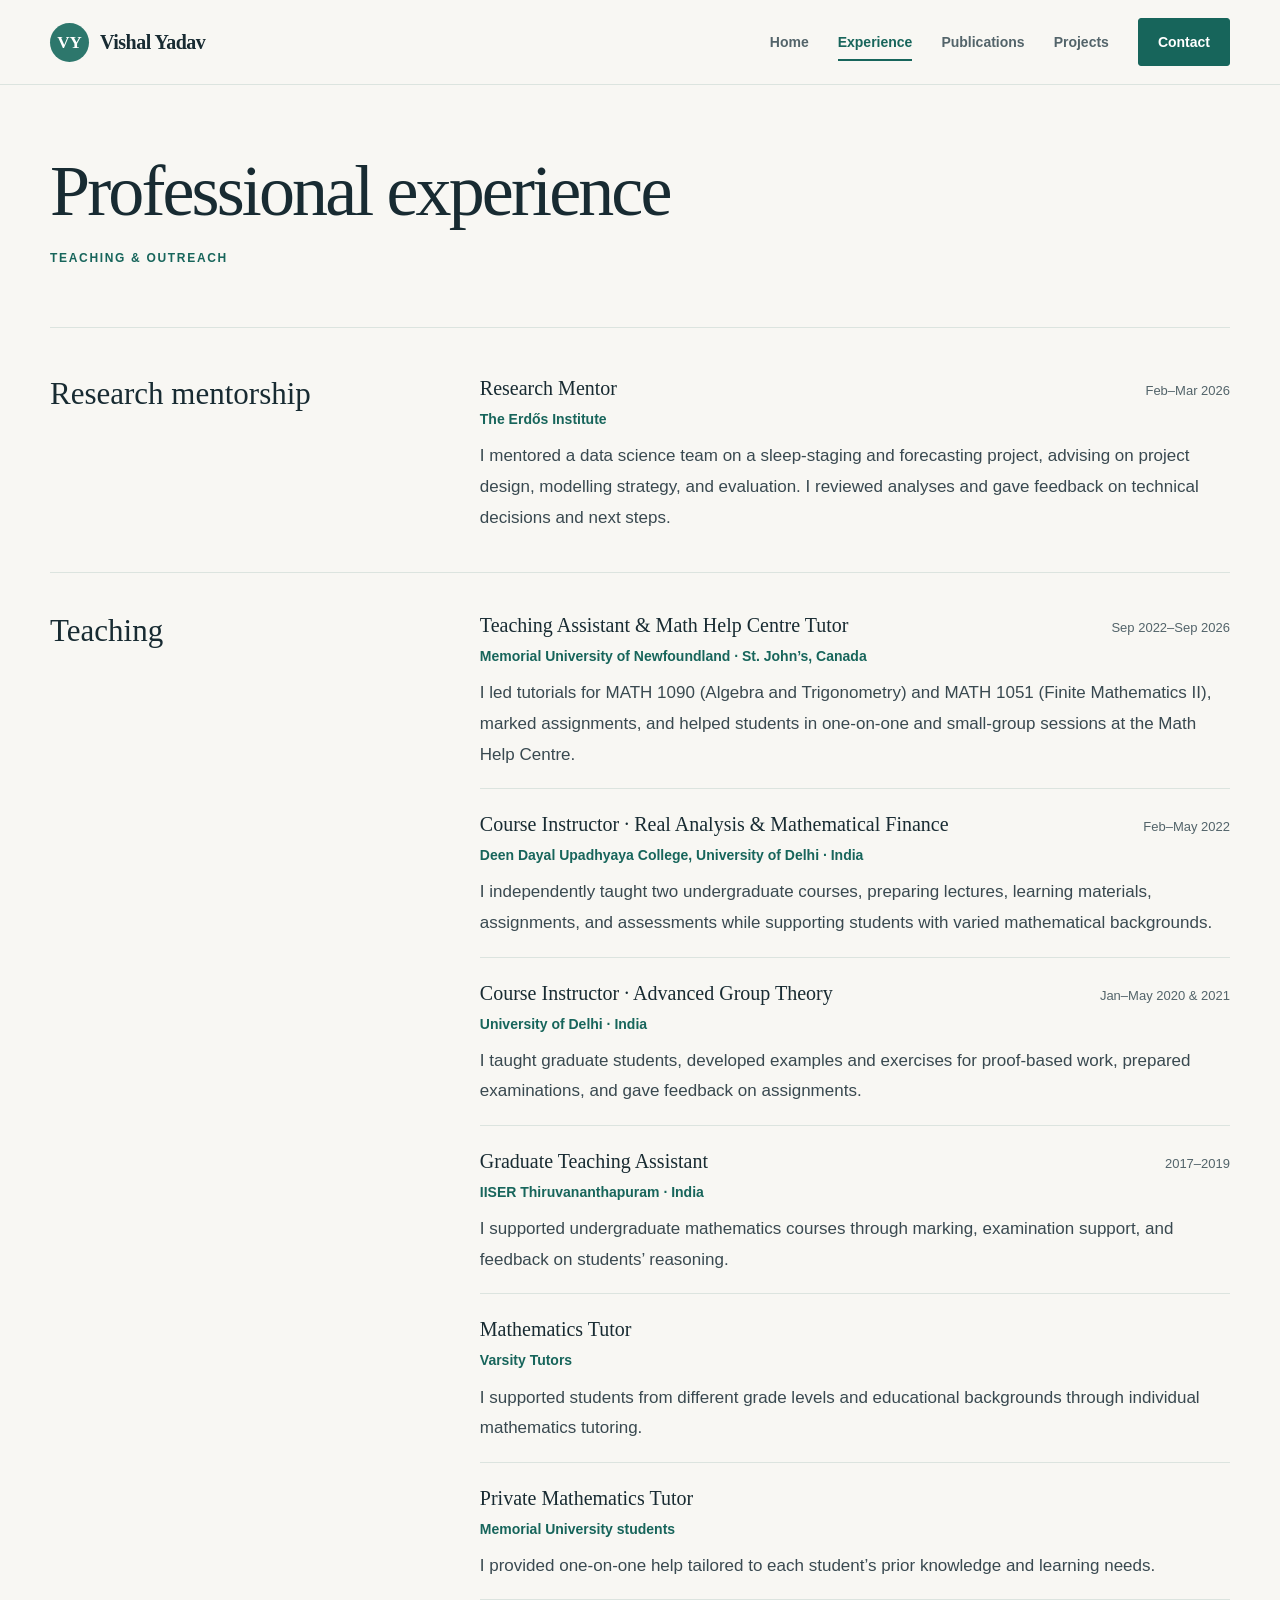
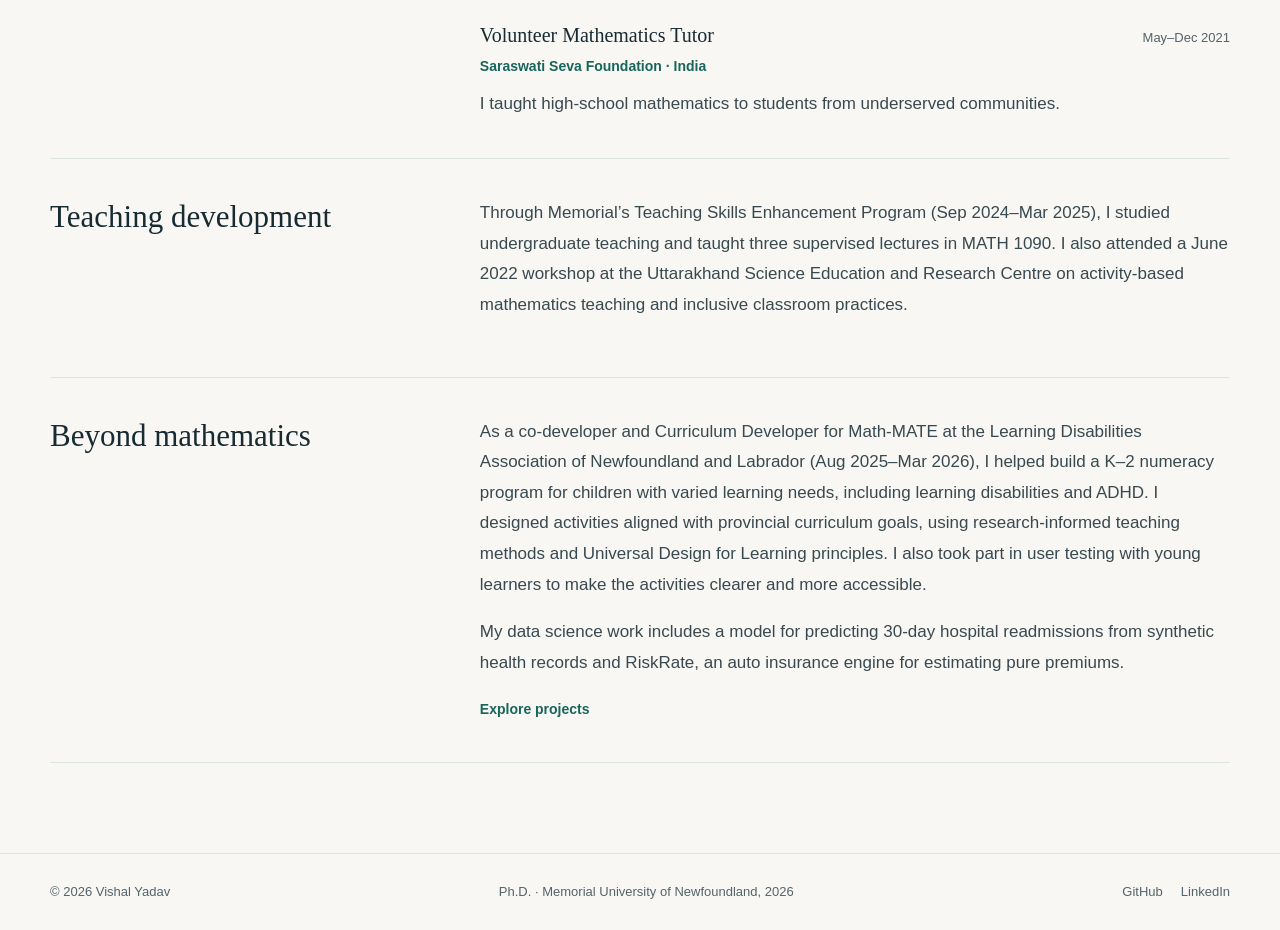
==== commit 1d0d7394: "commit and push" ====
--- a/about.html
+++ b/about.html
@@ -5,11 +5,11 @@
   <meta name="viewport" content="width=device-width, initial-scale=1">
   <meta name="description" content="Vishal Yadav's research mentoring, mathematics teaching, tutoring, and accessible education work.">
   <title>Experience | Vishal Yadav</title>
-  <link rel="stylesheet" href="academic.css?v=20261020-refresh">
+  <link rel="stylesheet" href="academic.css?v=20261023-hero">
 </head>
 <body>
   <a class="skip-link" href="#main">Skip to content</a>
-  <header class="site-header"><div class="header-inner container"><a class="brand" href="index.html" aria-label="Vishal Yadav, home"><span class="brand-mark">VY<span>.</span></span><span class="brand-name">Vishal Yadav</span></a><nav class="main-nav" aria-label="Main navigation"><a href="index.html">Home</a><a href="about.html" aria-current="page">Experience</a><a href="education.html">Publications</a><a href="projects.html">Projects</a><a class="nav-contact" href="contact.html">Contact</a></nav></div></header>
+  <header class="site-header"><div class="header-inner container"><a class="brand" href="index.html" aria-label="Vishal Yadav, home"><span class="brand-mark">VY</span><span class="brand-name">Vishal Yadav</span></a><nav class="main-nav" aria-label="Main navigation"><a href="index.html">Home</a><a href="about.html" aria-current="page">Experience</a><a href="education.html">Publications</a><a href="projects.html">Projects</a><a class="nav-contact" href="contact.html">Contact</a></nav></div></header>
   <main id="main">
     <section class="page-hero container"><h1 class="page-title">Professional experience</h1><p class="section-kicker">Teaching &amp; outreach</p></section>
     <div class="page-content container">
--- a/academic.css
+++ b/academic.css
@@ -170,14 +170,13 @@
 .site-header { background: var(--paper); }
 .header-inner { min-height: 84px; }
 .brand { display: inline-flex; align-items: center; gap: 11px; }
-.brand-mark { display: grid; place-items: center; width: 39px; height: 39px; border-radius: 50%; background: var(--ink); color: #fff; font-family: var(--serif); font-size: 17px; letter-spacing: -.08em; }
-.brand-mark span { color: #bfe1d0; }
+.brand-mark { display: flex; align-items: center; justify-content: center; flex: none; width: 39px; height: 39px; border-radius: 50%; background: #2d776c; color: #fff; font-family: var(--serif); font-size: 17px; font-weight: 700; line-height: 1; }
 .brand-name { font-size: 20px; }
 .main-nav { gap: 29px; }
 .main-nav a { position: relative; font-size: 14px; font-weight: 600; }
 .main-nav a[aria-current="page"]::after { content: ""; position: absolute; height: 2px; background: var(--accent); left: 0; right: 0; bottom: -8px; }
-.main-nav .nav-contact { padding: 9px 15px; border: 1px solid var(--accent); border-radius: 3px; }
-.main-nav .nav-contact:hover { background: var(--accent); color: #fff; }
+.main-nav .nav-contact { display: inline-flex; align-items: center; justify-content: center; min-height: 48px; padding: 11px 19px; border: 1px solid var(--accent); border-radius: 3px; background: var(--accent); color: #fff; }
+.main-nav .nav-contact:hover { background: #104b44; color: #fff; }
 .main-nav .nav-contact[aria-current="page"]::after { display: none; }
 
 /* Homepage introduction */
@@ -190,6 +189,7 @@
 .hero-lead { max-width: 600px; margin: 0 0 13px; color: var(--ink); font-size: clamp(22px, 2vw, 29px); line-height: 1.35; letter-spacing: -.025em; }
 .hero-detail { max-width: 560px; margin: 0; color: var(--muted); font-size: 16px; line-height: 1.75; }
 .hero-actions { display: flex; flex-wrap: wrap; align-items: center; gap: 12px; margin-top: 29px; }
+.hero-actions .button { width: 190px; text-align: center; }
 .button { display: inline-flex; justify-content: center; align-items: center; gap: 24px; min-height: 48px; padding: 11px 19px; border: 1px solid var(--accent); border-radius: 3px; font-size: 14px; font-weight: 700; line-height: 1.35; text-decoration: none; transition: background-color .18s ease, color .18s ease, transform .18s ease; }
 .button:hover { transform: translateY(-2px); }
 .button-primary { background: var(--accent); color: #fff; }
@@ -200,9 +200,8 @@
 .hero-social a { color: var(--muted); font-size: 13px; font-weight: 650; text-decoration: none; }
 .hero-social a:hover { color: var(--accent); text-decoration: underline; }
 .hero-portrait { position: relative; width: min(100%, 360px); margin: 0 auto; }
-.hero-portrait::before { content: ""; position: absolute; inset: 15px -15px 27px 15px; border: 1px solid #88a99f; border-radius: 4px; pointer-events: none; }
-.hero-portrait img { position: relative; display: block; width: 100%; height: auto; aspect-ratio: 4 / 5; object-fit: cover; object-position: center 18%; border-radius: 3px; box-shadow: 0 18px 40px rgba(25, 52, 50, .12); }
-.hero-portrait figcaption { position: relative; max-width: 330px; margin-top: 18px; color: var(--muted); font-size: 12px; line-height: 1.5; }
+.hero-portrait img { position: relative; display: block; width: 100%; height: auto; aspect-ratio: 4 / 5; object-fit: cover; object-position: center 18%; border-radius: 3px; }
+.hero-portrait figcaption { position: relative; margin-top: 18px; color: var(--muted); font-size: 12px; line-height: 1.5; white-space: nowrap; }
 
 /* Homepage sections */
 .home-container { padding-block: 16px 78px; }
@@ -278,8 +277,7 @@
   .header-inner { min-height: 0; align-items: flex-start; padding-block: 15px; }
   .main-nav { width: 100%; gap: 7px 18px; }
   .main-nav a { font-size: 13px; }
-  .main-nav .nav-contact { padding: 0; border: 0; }
-  .main-nav .nav-contact:hover { background: none; color: var(--accent); }
+  .main-nav .nav-contact { min-height: 40px; padding: 8px 12px; }
   .hero { grid-template-columns: 1fr; gap: 44px; padding-block: 53px 50px; }
   .hero-copy h1 { max-width: 580px; font-size: clamp(50px, 10vw, 70px); }
   .hero-portrait { width: min(100%, 320px); margin-left: 0; }
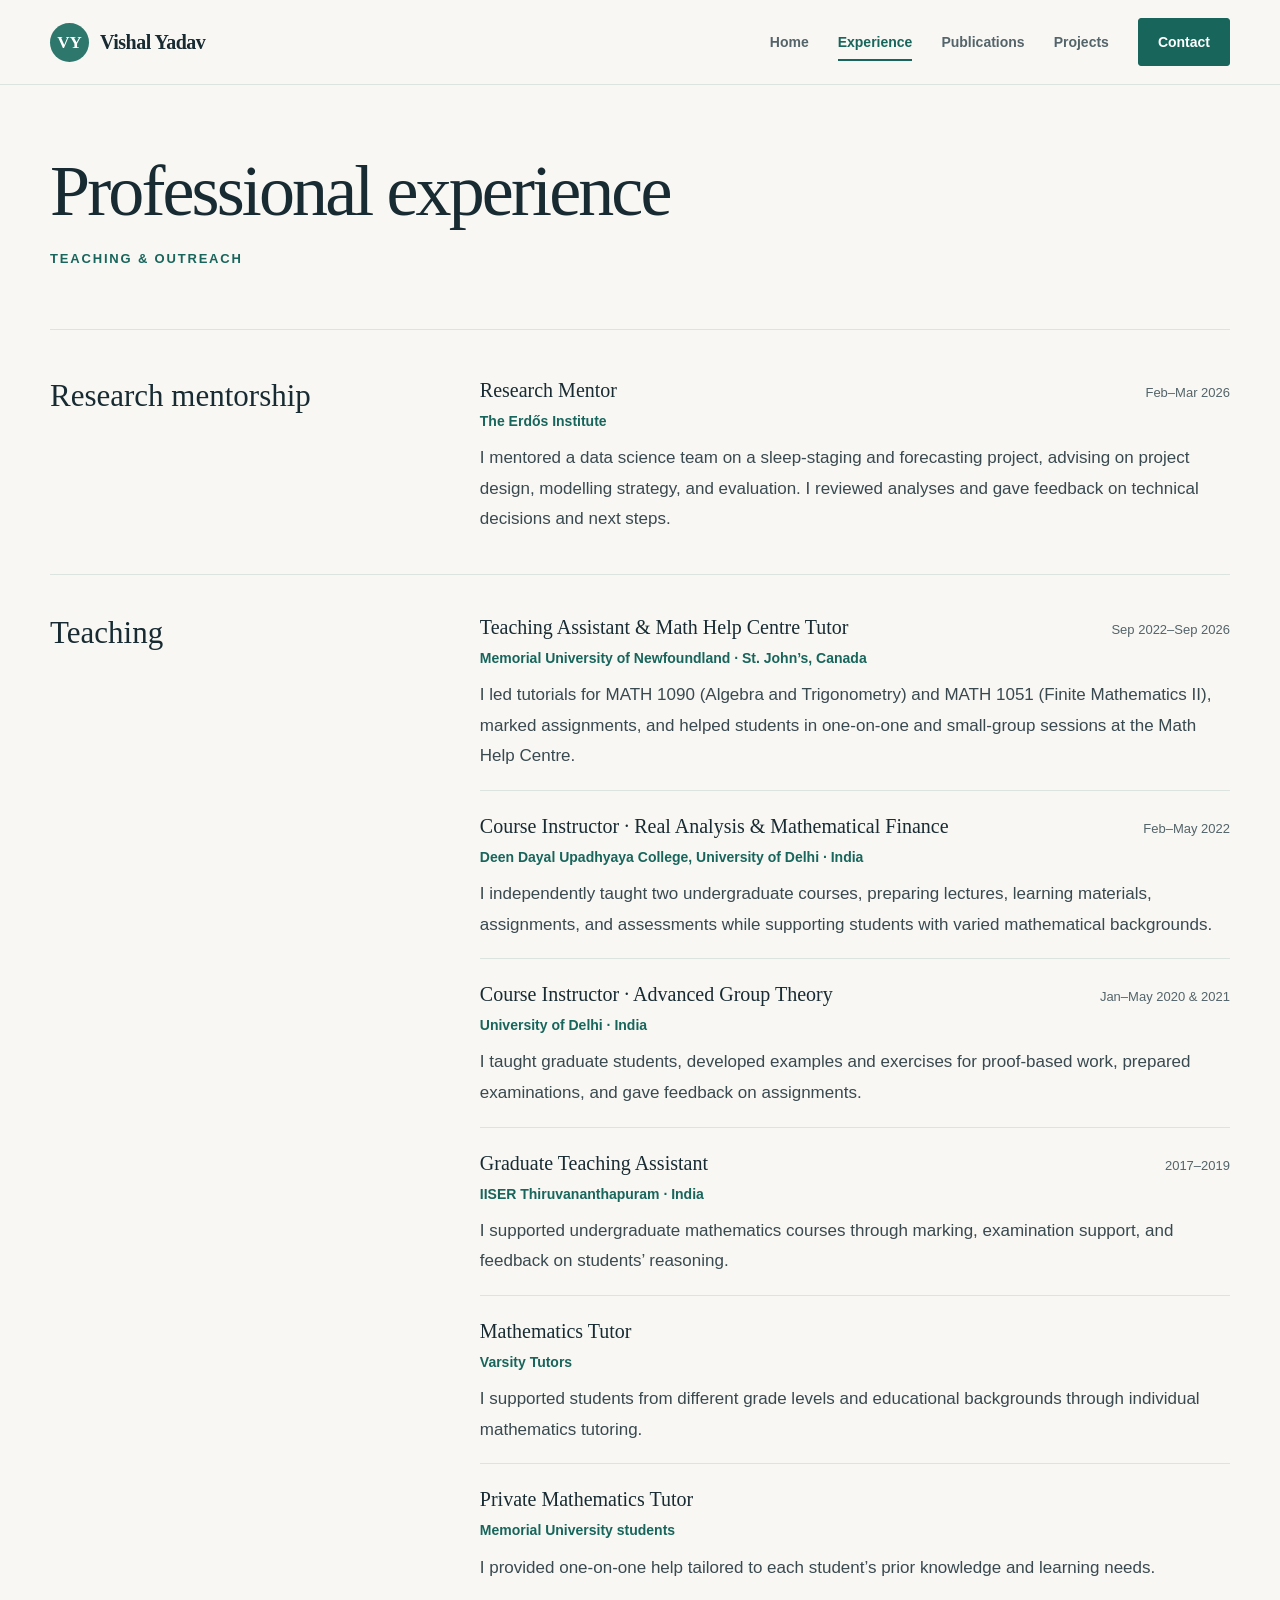
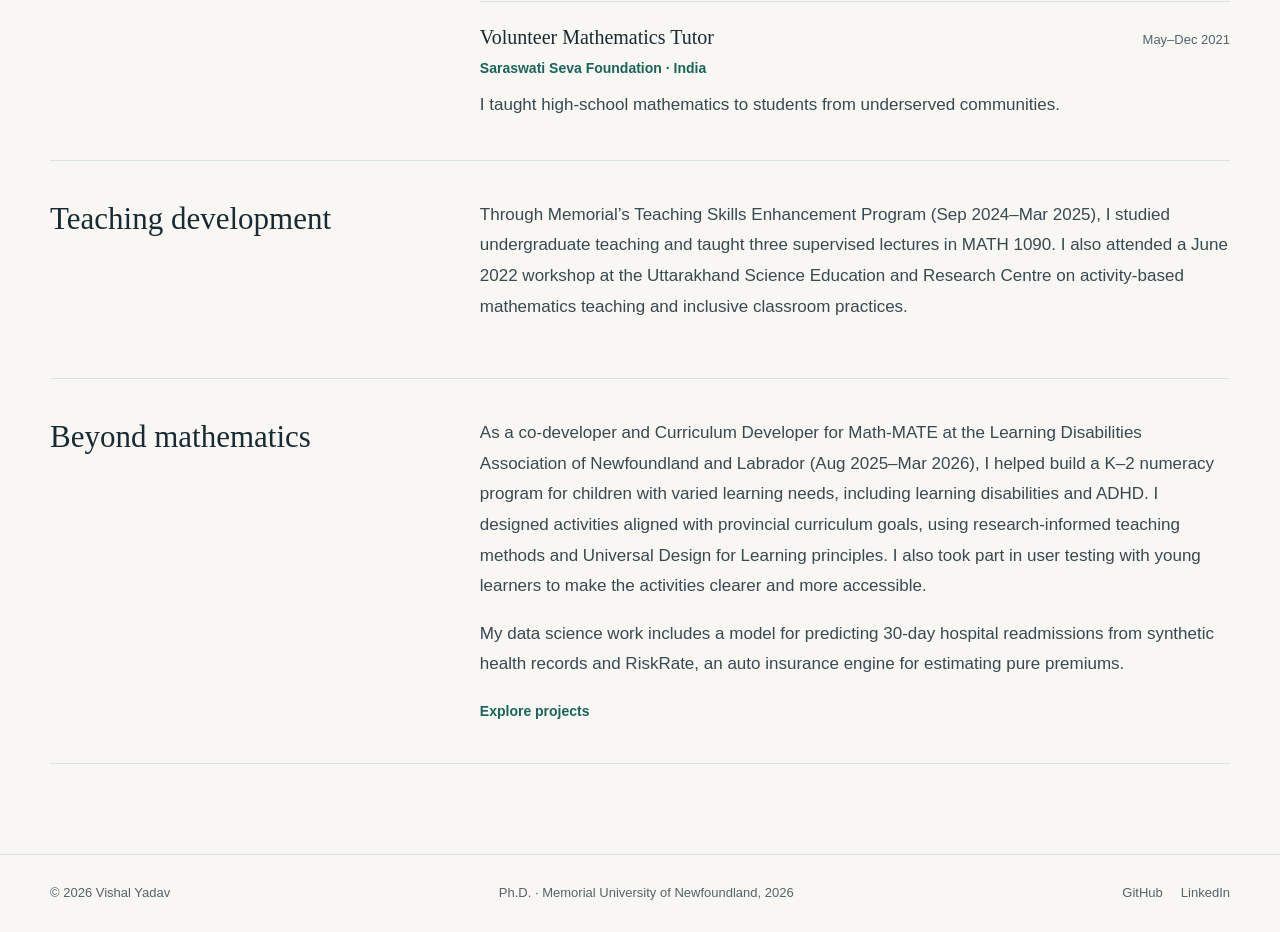
==== commit e8698e2d: "commit and push" ====
--- a/about.html
+++ b/about.html
@@ -5,7 +5,7 @@
   <meta name="viewport" content="width=device-width, initial-scale=1">
   <meta name="description" content="Vishal Yadav's research mentoring, mathematics teaching, tutoring, and accessible education work.">
   <title>Experience | Vishal Yadav</title>
-  <link rel="stylesheet" href="academic.css?v=20261023-hero">
+  <link rel="stylesheet" href="academic.css?v=20261023-sections">
 </head>
 <body>
   <a class="skip-link" href="#main">Skip to content</a>
--- a/academic.css
+++ b/academic.css
@@ -65,7 +65,7 @@
 
 /* Shared interior pages. */
 .page-hero { padding: 57px 0 43px; border-bottom: 1px solid var(--line); }
-.section-kicker { margin: 0 0 13px; color: var(--accent); font-size: 12px; font-weight: 700; letter-spacing: .14em; text-transform: uppercase; }
+.section-kicker { margin: 0 0 13px; color: var(--accent); font-size: 13px; font-weight: 700; letter-spacing: .14em; text-transform: uppercase; }
 .page-title { max-width: 830px; margin: 0 0 17px; font-size: clamp(40px, 5vw, 58px); font-weight: 400; line-height: 1.14; letter-spacing: -.04em; }
 .page-title em { color: var(--accent); font-weight: 400; }
 .page-intro { max-width: 760px; margin: 0; color: var(--muted); font-size: 17px; line-height: 1.8; }
@@ -183,7 +183,7 @@
 .hero-wrap { position: relative; overflow: hidden; background: #edf2ed; border-bottom: 1px solid var(--line); }
 .hero-wrap::before { content: ""; position: absolute; width: 600px; height: 600px; border: 1px solid rgba(23,101,91,.13); border-radius: 50%; right: -230px; top: -310px; box-shadow: 0 0 0 70px rgba(23,101,91,.035), 0 0 0 140px rgba(23,101,91,.025); pointer-events: none; }
 .hero { position: relative; display: grid; grid-template-columns: minmax(0, 1.2fr) minmax(280px, .8fr); align-items: center; gap: clamp(50px, 8vw, 130px); padding-block: 72px 78px; }
-.eyebrow { margin: 0 0 22px; color: var(--accent); font-size: 12px; font-weight: 800; letter-spacing: .13em; line-height: 1.5; text-transform: uppercase; }
+.eyebrow { margin: 0 0 22px; color: var(--accent); font-size: 13px; font-weight: 800; letter-spacing: .13em; line-height: 1.5; text-transform: uppercase; }
 .hero-copy h1 { max-width: 720px; margin: 0 0 24px; font-size: clamp(56px, 6.6vw, 96px); font-weight: 400; line-height: 1.04; letter-spacing: -.065em; }
 .hero-copy h1 em { color: var(--accent); font-style: normal; }
 .hero-lead { max-width: 600px; margin: 0 0 13px; color: var(--ink); font-size: clamp(22px, 2vw, 29px); line-height: 1.35; letter-spacing: -.025em; }
@@ -211,30 +211,30 @@
 .section-aside h2 { max-width: 310px; margin: 0; font-size: clamp(30px, 3vw, 40px); font-weight: 400; line-height: 1.17; letter-spacing: -.04em; }
 .section-main { min-width: 0; }
 .prose p { margin: 0 0 18px; color: #354a4e; font-size: 17px; line-height: 1.78; }
-.inline-link, .aside-link { display: inline-flex; align-items: center; gap: 9px; color: var(--accent); font-size: 14px; font-weight: 750; text-decoration: none; }
-.inline-link:hover, .aside-link:hover { text-decoration: underline; }
+.aside-link { display: inline-flex; align-items: center; gap: 9px; color: var(--accent); font-size: 14px; font-weight: 750; text-decoration: none; }
+.aside-link:hover { text-decoration: underline; }
 .aside-link { margin-top: 21px; }
 .work-grid { display: grid; grid-template-columns: repeat(2, minmax(0, 1fr)); gap: 18px; }
 .work-card { display: flex; flex-direction: column; min-width: 0; padding: 27px 27px 24px; border: 1px solid var(--line); border-radius: 4px; background: #fff; box-shadow: 0 8px 24px rgba(24,43,50,.035); }
-.work-card .card-type { margin: 0 0 29px; color: var(--accent); font-size: 11px; font-weight: 800; letter-spacing: .11em; line-height: 1.5; text-transform: uppercase; }
+.work-card .card-type { margin: 0 0 29px; color: var(--accent); font-size: 12px; font-weight: 800; letter-spacing: .11em; line-height: 1.5; text-transform: uppercase; }
 .work-card h3 { margin: 0 0 14px; font-size: 29px; font-weight: 400; line-height: 1.18; letter-spacing: -.035em; }
 .work-card > p:not(.card-type) { margin: 0 0 23px; color: var(--muted); font-size: 15px; line-height: 1.7; }
-.card-links { display: flex; flex-wrap: wrap; gap: 9px 19px; margin-top: auto; padding-top: 19px; border-top: 1px solid var(--line); }
-.card-links a { color: var(--accent); font-size: 13px; font-weight: 750; text-decoration: none; }
-.card-links a:hover { text-decoration: underline; }
+.card-links { display: flex; flex-wrap: wrap; gap: 9px; margin-top: auto; padding-top: 19px; border-top: 1px solid var(--line); }
+.card-links .button { min-height: 42px; padding: 8px 14px; font-size: 13px; }
+.card-links .button:hover { text-decoration: none; }
 .work-more { display: flex; justify-content: space-between; gap: 20px; grid-column: 1 / -1; padding: 10px 2px 0; color: var(--accent); font-size: 14px; font-weight: 750; text-decoration: none; }
 .work-more:hover { text-decoration: underline; }
 .publication-row { grid-template-columns: 110px minmax(0, 1fr); gap: 26px; padding: 21px 0 24px; margin: 0; border-top: 1px solid var(--line); border-bottom: 0; }
 .publication-row:first-child { padding-top: 0; border-top: 0; }
 .publication-row:last-child { border-bottom: 0; padding-bottom: 0; }
-.publication-date { font-size: 12px; font-weight: 700; letter-spacing: .02em; }
+.publication-date { font-size: 13px; font-weight: 700; letter-spacing: .02em; }
 .publication-row h3 { font-size: clamp(21px, 2.2vw, 27px); letter-spacing: -.025em; }
 .publication-row p { font-size: 14px; line-height: 1.55; }
 .credential-list > div { display: grid; grid-template-columns: 60px 1fr; gap: 24px; padding: 16px 0; border-top: 1px solid var(--line); }
 .credential-list > div:first-child { padding-top: 0; border-top: 0; }
 .credential-list p { margin: 0; color: var(--muted); font-size: 15px; line-height: 1.65; }
 .credential-list strong { color: var(--ink); font-size: 16px; }
-.credential-year { padding-top: 2px; color: var(--accent); font-size: 13px; font-weight: 750; }
+.credential-year { padding-top: 2px; color: var(--accent); font-size: 14px; font-weight: 750; }
 .more-links { gap: 18px; }
 .more-links a { display: flex; flex-direction: column; min-height: 184px; padding: 25px; border: 1px solid var(--accent); border-radius: 4px; background: var(--accent); color: #fff; cursor: pointer; box-shadow: 0 8px 20px rgba(24,43,50,.08); transition: background-color .18s ease, transform .18s ease; }
 .more-links a:hover { background: #104b44; color: #fff; transform: translateY(-2px); }
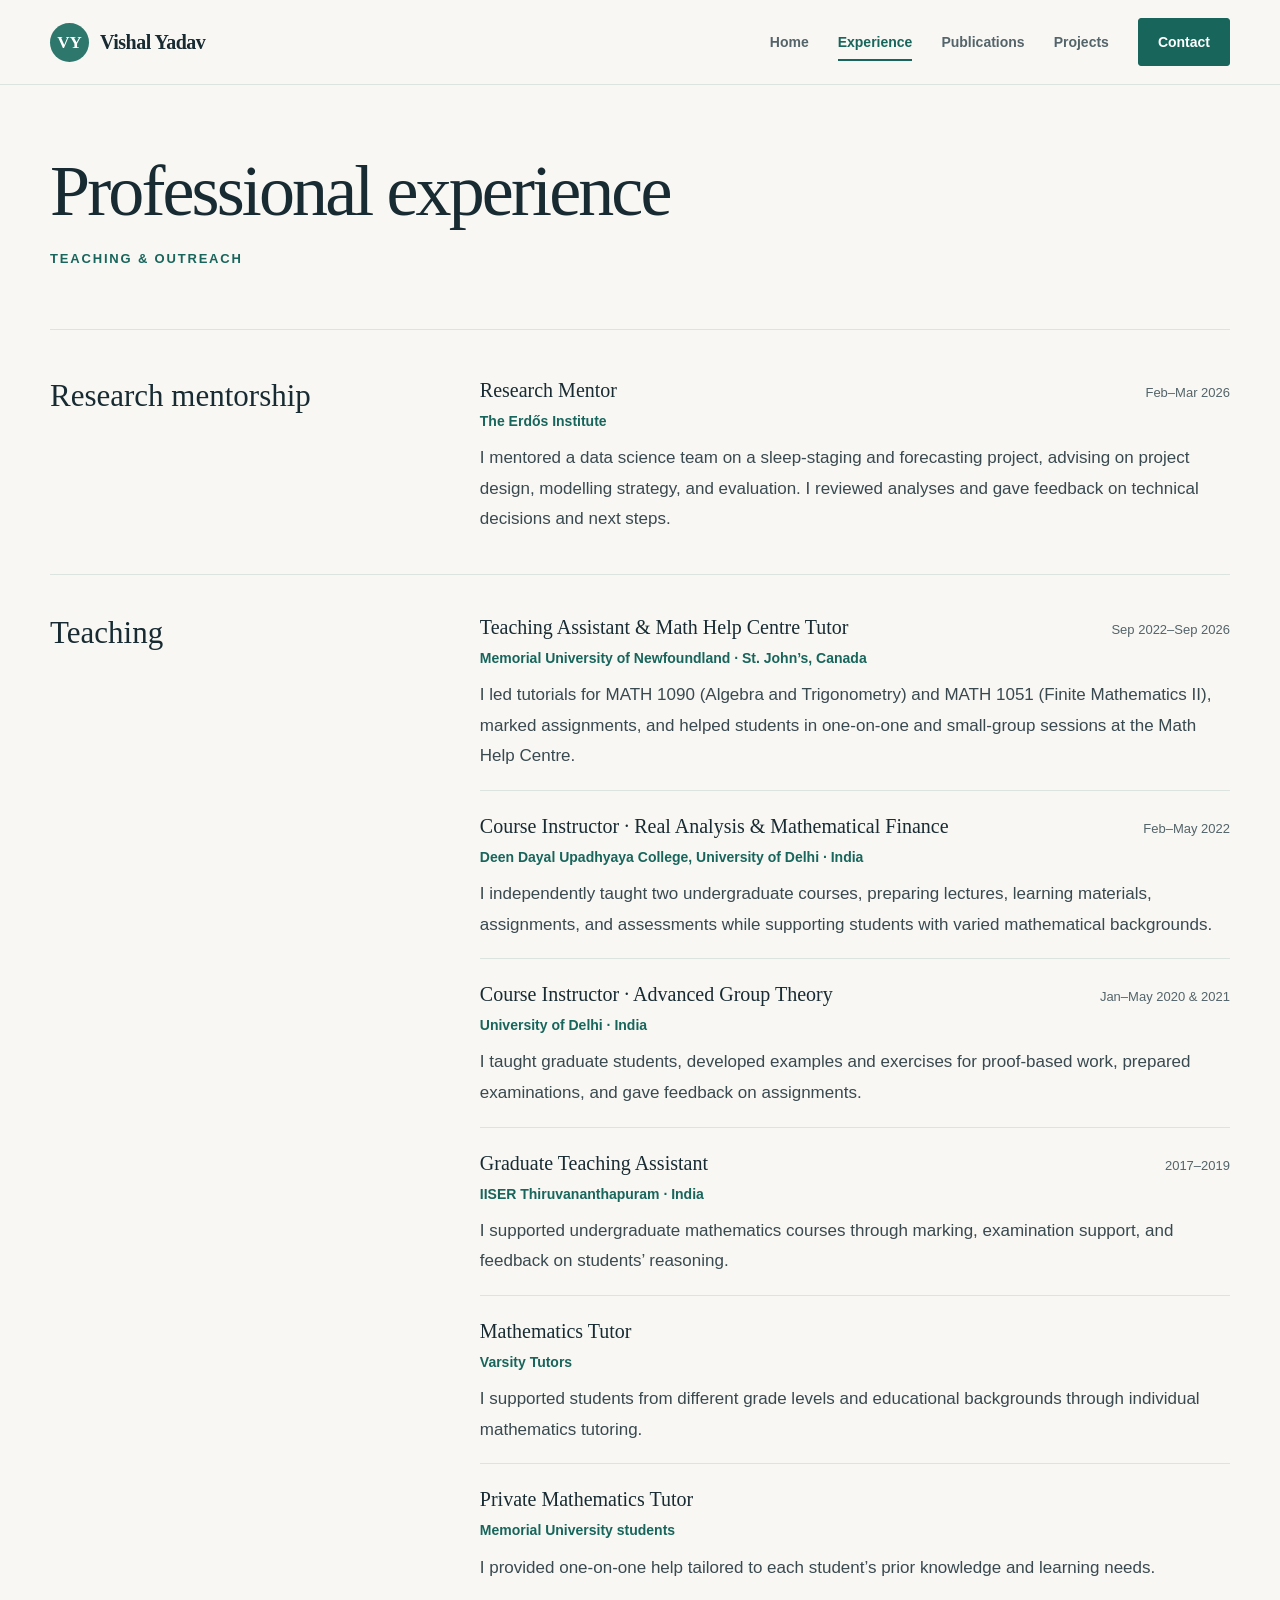
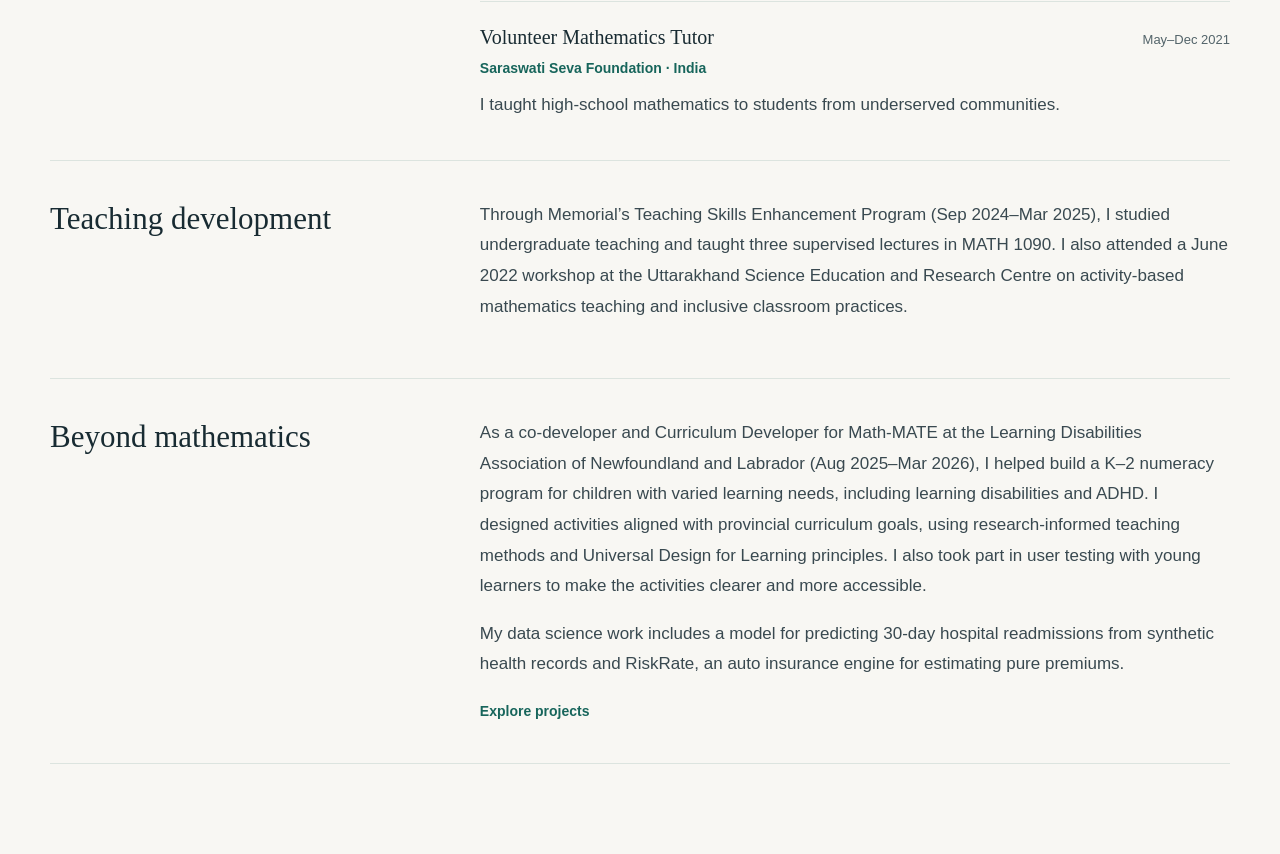
==== commit f66cd0db: "commit" ====
--- a/about.html
+++ b/about.html
@@ -5,7 +5,7 @@
   <meta name="viewport" content="width=device-width, initial-scale=1">
   <meta name="description" content="Vishal Yadav's research mentoring, mathematics teaching, tutoring, and accessible education work.">
   <title>Experience | Vishal Yadav</title>
-  <link rel="stylesheet" href="academic.css?v=20261023-sections">
+  <link rel="stylesheet" href="academic.css?v=20261028-fixed-header">
 </head>
 <body>
   <a class="skip-link" href="#main">Skip to content</a>
@@ -35,6 +35,5 @@
       <section class="prose-grid" aria-labelledby="beyond-heading"><h2 id="beyond-heading">Beyond mathematics</h2><div><p>As a co-developer and Curriculum Developer for Math-MATE at the Learning Disabilities Association of Newfoundland and Labrador (Aug 2025–Mar 2026), I helped build a K–2 numeracy program for children with varied learning needs, including learning disabilities and ADHD. I designed activities aligned with provincial curriculum goals, using research-informed teaching methods and Universal Design for Learning principles. I also took part in user testing with young learners to make the activities clearer and more accessible.</p><p>My data science work includes a model for predicting 30-day hospital readmissions from synthetic health records and RiskRate, an auto insurance engine for estimating pure premiums.</p><a class="text-link" href="projects.html">Explore projects</a></div></section>
     </div>
   </main>
-  <footer class="site-footer"><div class="container footer-inner"><span>© 2026 Vishal Yadav</span><span>Ph.D. · Memorial University of Newfoundland, 2026</span><div><a href="https://github.com/vishalyadav1729" target="_blank" rel="noopener noreferrer">GitHub</a><a href="https://www.linkedin.com/in/vishal-yadav1729/" target="_blank" rel="noopener noreferrer">LinkedIn</a></div></div></footer>
 </body>
 </html>
--- a/academic.css
+++ b/academic.css
@@ -9,7 +9,7 @@
 }
 
 * { box-sizing: border-box; }
-html { scroll-behavior: smooth; }
+html { scroll-behavior: smooth; scroll-padding-top: 100px; }
 body { margin: 0; background: #fff; color: var(--ink); font-family: var(--sans); font-size: 17px; line-height: 1.65; }
 a { color: var(--accent); }
 a:hover { color: #164c47; }
@@ -41,6 +41,7 @@
 .profile-summary { margin: 0 0 22px; color: var(--muted); font-size: 17px; }
 .profile-links { display: flex; flex-wrap: wrap; gap: 20px; }
 .profile-links a { font-size: 14px; font-weight: 700; text-underline-offset: 4px; }
+.page-hero .profile-links a { font-size: 16px; }
 .academic-section { display: grid; grid-template-columns: 200px minmax(0, 1fr); gap: 52px; padding: 39px 0 42px; border-top: 1px solid var(--line); }
 .academic-section h2 { margin: 0; font-size: 27px; line-height: 1.3; font-weight: 400; }
 .section-body { max-width: 760px; }
@@ -115,11 +116,6 @@
 .contact-profile strong { display: block; font-family: var(--serif); font-size: 24px; font-weight: 400; }
 .contact-profile small { display: block; color: var(--muted); font-size: 14px; }
 
-.site-footer { border-top: 1px solid var(--line); padding: 25px 0; color: var(--muted); font-size: 13px; }
-.footer-inner { display: flex; justify-content: space-between; flex-wrap: wrap; gap: 14px 25px; }
-.footer-inner div { display: flex; gap: 18px; }
-.footer-inner a { color: var(--muted); text-decoration: none; }
-.footer-inner a:hover { color: var(--accent); }
 
 @media (max-width: 700px) {
   .container { width: min(100% - 32px, 1080px); }
@@ -167,7 +163,7 @@
 a { text-underline-offset: 4px; }
 
 /* Navigation */
-.site-header { background: var(--paper); }
+.site-header { position: sticky; top: 0; z-index: 10; background: var(--paper); }
 .header-inner { min-height: 84px; }
 .brand { display: inline-flex; align-items: center; gap: 11px; }
 .brand-mark { display: flex; align-items: center; justify-content: center; flex: none; width: 39px; height: 39px; border-radius: 50%; background: #2d776c; color: #fff; font-family: var(--serif); font-size: 17px; font-weight: 700; line-height: 1; }
@@ -180,31 +176,45 @@
 .main-nav .nav-contact[aria-current="page"]::after { display: none; }
 
 /* Homepage introduction */
-.hero-wrap { position: relative; overflow: hidden; background: #edf2ed; border-bottom: 1px solid var(--line); }
-.hero-wrap::before { content: ""; position: absolute; width: 600px; height: 600px; border: 1px solid rgba(23,101,91,.13); border-radius: 50%; right: -230px; top: -310px; box-shadow: 0 0 0 70px rgba(23,101,91,.035), 0 0 0 140px rgba(23,101,91,.025); pointer-events: none; }
-.hero { position: relative; display: grid; grid-template-columns: minmax(0, 1.2fr) minmax(280px, .8fr); align-items: center; gap: clamp(50px, 8vw, 130px); padding-block: 72px 78px; }
+.home-layout { display: grid; grid-template-columns: minmax(0, 1fr) 360px; align-items: start; gap: clamp(38px, 5vw, 70px); }
+.home-content { grid-column: 1; grid-row: 1; min-width: 0; }
+.hero-wrap { position: relative; border-bottom: 1px solid var(--line); }
+.hero { position: relative; padding-block: 72px 82px; }
 .eyebrow { margin: 0 0 22px; color: var(--accent); font-size: 13px; font-weight: 800; letter-spacing: .13em; line-height: 1.5; text-transform: uppercase; }
-.hero-copy h1 { max-width: 720px; margin: 0 0 24px; font-size: clamp(56px, 6.6vw, 96px); font-weight: 400; line-height: 1.04; letter-spacing: -.065em; }
-.hero-copy h1 em { color: var(--accent); font-style: normal; }
-.hero-lead { max-width: 600px; margin: 0 0 13px; color: var(--ink); font-size: clamp(22px, 2vw, 29px); line-height: 1.35; letter-spacing: -.025em; }
-.hero-detail { max-width: 560px; margin: 0; color: var(--muted); font-size: 16px; line-height: 1.75; }
-.hero-actions { display: flex; flex-wrap: wrap; align-items: center; gap: 12px; margin-top: 29px; }
-.hero-actions .button { width: 190px; text-align: center; }
+.hero-copy h1 { margin: 0 0 24px; font-size: clamp(48px, 5vw, 64px); font-weight: 400; line-height: 1.08; letter-spacing: -.055em; }
+.hero-bio p { max-width: 670px; margin: 0 0 19px; color: #354a4e; font-size: 17px; line-height: 1.8; }
+.hero-more { margin-top: 3px; }
+.hero-interests { margin-top: 46px; padding-top: 34px; border-top: 1px solid #cbdcd4; }
+.hero-interests .eyebrow { margin-bottom: 9px; }
+.hero-interests h2 { margin: 0 0 17px; font-size: clamp(29px, 3vw, 38px); font-weight: 400; letter-spacing: -.04em; line-height: 1.2; }
+.hero-interests ul { margin: 0; padding-left: 23px; }
+.hero-interests li { padding-left: 3px; margin-bottom: 10px; color: #354a4e; font-size: 16px; line-height: 1.65; }
+.hero-interests li:last-child { margin-bottom: 0; }
+.hero-interests strong { color: var(--ink); }
 .button { display: inline-flex; justify-content: center; align-items: center; gap: 24px; min-height: 48px; padding: 11px 19px; border: 1px solid var(--accent); border-radius: 3px; font-size: 14px; font-weight: 700; line-height: 1.35; text-decoration: none; transition: background-color .18s ease, color .18s ease, transform .18s ease; }
 .button:hover { transform: translateY(-2px); }
 .button-primary { background: var(--accent); color: #fff; }
 .button-primary:hover { background: #104b44; color: #fff; }
 .button-secondary { color: var(--accent); background: transparent; }
 .button-secondary:hover { background: #dcebe4; }
-.hero-social { display: flex; flex-wrap: wrap; gap: 9px 21px; margin-top: 29px; }
-.hero-social a { color: var(--muted); font-size: 13px; font-weight: 650; text-decoration: none; }
-.hero-social a:hover { color: var(--accent); text-decoration: underline; }
-.hero-portrait { position: relative; width: min(100%, 360px); margin: 0 auto; }
-.hero-portrait img { position: relative; display: block; width: 100%; height: auto; aspect-ratio: 4 / 5; object-fit: cover; object-position: center 18%; border-radius: 3px; }
-.hero-portrait figcaption { position: relative; margin-top: 18px; color: var(--muted); font-size: 12px; line-height: 1.5; white-space: nowrap; }
+.hero-profile { position: sticky; top: 100px; z-index: 1; grid-column: 2; grid-row: 1; width: 100%; min-width: 0; max-height: calc(100vh - 116px); max-height: calc(100dvh - 116px); margin-top: 16px; padding: 22px; overflow-y: auto; scrollbar-width: thin; background: var(--paper); transform: translateX(20px); }
+.hero-portrait { width: 220px; max-width: 100%; margin: 0 0 24px; }
+.hero-portrait img { display: block; width: 100%; aspect-ratio: 1; object-fit: cover; object-position: center 29%; border: 6px solid #fff; border-radius: 50%; box-shadow: 0 0 0 1px #cbdcd4; }
+.hero-profile-details h2 { margin: 0 0 2px; font-size: 25px; font-weight: 400; letter-spacing: -.03em; line-height: 1.25; }
+.profile-degree { margin: 0 0 19px; color: var(--muted); font-size: 15px; }
+.profile-facts { display: grid; gap: 13px; margin: 0; padding: 17px 0; border-top: 1px solid #cbdcd4; border-bottom: 1px solid #cbdcd4; list-style: none; }
+.profile-facts li { display: flex; align-items: center; gap: 10px; color: var(--ink); font-size: 14px; line-height: 1.4; white-space: nowrap; }
+.profile-facts svg { display: block; flex: none; width: 19px; height: 19px; color: var(--accent); fill: none; stroke: currentColor; stroke-width: 2; stroke-linecap: round; stroke-linejoin: round; }
+.profile-facts a, .profile-social a { color: var(--accent); text-underline-offset: 3px; }
+.profile-social { display: grid; gap: 7px; padding-top: 15px; }
+.profile-social a { width: fit-content; font-size: 14px; font-weight: 700; }
 
 /* Homepage sections */
 .home-container { padding-block: 16px 78px; }
+.home-layout .home-section { display: block; padding-block: 52px; }
+.home-layout .section-aside { margin-bottom: 24px; }
+.home-layout .section-aside h2 { max-width: 650px; }
+.home-layout .home-contact-list { grid-template-columns: repeat(2, minmax(0, 1fr)); }
 .home-section { display: grid; grid-template-columns: minmax(205px, .32fr) minmax(0, .68fr); gap: clamp(40px, 6vw, 88px); padding-block: 62px; border-bottom: 1px solid var(--line); scroll-margin-top: 25px; }
 .home-section:last-child { border-bottom: 0; }
 .section-aside .eyebrow { margin-bottom: 15px; }
@@ -232,8 +242,8 @@
 .publication-row p { font-size: 14px; line-height: 1.55; }
 .credential-list > div { display: grid; grid-template-columns: 60px 1fr; gap: 24px; padding: 16px 0; border-top: 1px solid var(--line); }
 .credential-list > div:first-child { padding-top: 0; border-top: 0; }
-.credential-list p { margin: 0; color: var(--muted); font-size: 15px; line-height: 1.65; }
-.credential-list strong { color: var(--ink); font-size: 16px; }
+.credential-list p { margin: 0; color: var(--muted); font-size: 17px; line-height: 1.65; }
+.credential-list strong { color: var(--ink); font-size: 18px; }
 .credential-year { padding-top: 2px; color: var(--accent); font-size: 14px; font-weight: 750; }
 .more-links { gap: 18px; }
 .more-links a { display: flex; flex-direction: column; min-height: 184px; padding: 25px; border: 1px solid var(--accent); border-radius: 4px; background: var(--accent); color: #fff; cursor: pointer; box-shadow: 0 8px 20px rgba(24,43,50,.08); transition: background-color .18s ease, transform .18s ease; }
@@ -242,6 +252,19 @@
 .more-links strong { font-size: 27px; line-height: 1.2; }
 .more-links span { color: #d9ebe5; line-height: 1.5; }
 .more-links .more-link-action { display: flex; justify-content: space-between; gap: 12px; margin-top: auto; padding-top: 18px; color: #fff; font-size: 14px; font-weight: 750; text-decoration: underline; text-underline-offset: 4px; }
+.contacts-section { display: block; }
+.contacts-section .section-aside h2 { max-width: none; }
+.home-contact-list { display: grid; grid-template-columns: repeat(4, minmax(0, 1fr)); gap: 14px; margin: 27px 0 0; padding: 0; list-style: none; }
+.home-contact-list li { min-width: 0; }
+.home-contact-list li:first-child { grid-column: 1 / -1; }
+.home-contact-list a { display: flex; flex-direction: column; justify-content: space-between; gap: 14px; min-height: 106px; height: 100%; padding: 18px 21px; border: 1px solid var(--line); border-radius: 4px; background: #fff; color: var(--ink); text-decoration: none; transition: border-color .18s ease, background-color .18s ease, transform .18s ease; }
+.home-contact-list a:hover { border-color: #a8c9bb; background: #f5faf7; transform: translateY(-2px); }
+.home-contact-list span { color: var(--accent); font-size: 16px; font-weight: 700; text-decoration: underline; text-underline-offset: 4px; }
+.home-contact-list a:hover span { color: #164c47; }
+.home-contact-list strong { color: var(--muted); font-size: 14px; font-weight: 500; line-height: 1.4; overflow-wrap: anywhere; }
+.home-contact-list li:first-child a { flex-direction: row; align-items: center; min-height: 88px; background: #e8f1ec; border-color: #cbded2; }
+.home-contact-list li:first-child a:hover { background: #dcece3; border-color: #a8c9bb; }
+.home-contact-list li:first-child strong { color: var(--ink); font-size: 21px; font-weight: 650; }
 .closing-band { background: var(--ink); color: #fff; }
 .closing-inner { display: flex; justify-content: space-between; align-items: center; gap: 30px; padding-block: 55px; }
 .closing-band .eyebrow { margin-bottom: 8px; color: #9bcdbb; }
@@ -263,24 +286,28 @@
 .project-actions { display: flex; flex-wrap: wrap; gap: 10px; }
 .contact-primary { border-radius: 4px; }
 .contact-profile { background: #fff; border-radius: 4px; }
-.site-footer { padding-block: 28px; background: var(--paper); }
 
 @media (max-width: 900px) {
-  .hero { grid-template-columns: minmax(0, 1fr) minmax(220px, .65fr); gap: 45px; }
-  .hero-copy h1 { font-size: clamp(53px, 7vw, 75px); }
+  .hero-portrait { width: 200px; }
   .home-section, .prose-grid { grid-template-columns: 220px minmax(0, 1fr); gap: 36px; }
   .work-grid { grid-template-columns: 1fr; }
   .more-links { grid-template-columns: 1fr; }
+  .home-contact-list { grid-template-columns: repeat(2, minmax(0, 1fr)); }
+}
+@media (max-width: 850px) {
+  .home-layout { display: block; }
+  .hero-profile { position: relative; top: auto; max-width: 360px; max-height: none; margin: 36px 0 0; overflow: visible; transform: none; }
+  .home-layout .home-section { padding-block: 44px; }
 }
 @media (max-width: 700px) {
+  html { scroll-padding-top: 160px; }
   .container { width: min(100% - 36px, 1180px); }
   .header-inner { min-height: 0; align-items: flex-start; padding-block: 15px; }
   .main-nav { width: 100%; gap: 7px 18px; }
   .main-nav a { font-size: 13px; }
   .main-nav .nav-contact { min-height: 40px; padding: 8px 12px; }
-  .hero { grid-template-columns: 1fr; gap: 44px; padding-block: 53px 50px; }
-  .hero-copy h1 { max-width: 580px; font-size: clamp(50px, 10vw, 70px); }
-  .hero-portrait { width: min(100%, 320px); margin-left: 0; }
+  .hero { padding-block: 53px 57px; }
+  .hero-portrait { width: 190px; }
   .home-section, .prose-grid { grid-template-columns: 1fr; gap: 22px; padding-block: 44px; }
   .section-aside h2 { max-width: 560px; }
   .work-grid { grid-template-columns: repeat(2, minmax(0, 1fr)); }
@@ -289,14 +316,15 @@
 }
 @media (max-width: 520px) {
   .brand-name { font-size: 19px; }
-  .hero-copy h1 { font-size: clamp(48px, 12vw, 62px); }
-  .hero-lead { font-size: 23px; }
-  .hero-actions { align-items: stretch; }
-  .hero-actions .button { flex: 1 1 auto; }
+  .hero-copy h1 { font-size: clamp(46px, 11vw, 58px); }
+  .hero-bio p { font-size: 16px; }
+  .hero-interests { margin-top: 38px; }
   .work-grid { grid-template-columns: 1fr; }
   .more-links { grid-template-columns: 1fr; }
   .publication-row, .publication-entry { grid-template-columns: 1fr; gap: 7px; }
   .credential-list > div { grid-template-columns: 1fr; gap: 2px; }
-  .footer-inner { flex-direction: column; }
-}
-@media (prefers-reduced-motion: reduce) { .button, .more-links a { transition: none; } .button:hover, .more-links a:hover { transform: none; } }
+  .home-contact-list li:first-child a { align-items: flex-start; flex-direction: column; gap: 8px; }
+}
+@media (max-width: 420px) { .home-contact-list { grid-template-columns: 1fr; } }
+@media (max-width: 420px) { .profile-facts li { font-size: 12px; white-space: normal; } .home-layout .home-contact-list { grid-template-columns: 1fr; } }
+@media (prefers-reduced-motion: reduce) { .button, .more-links a, .home-contact-list a { transition: none; } .button:hover, .more-links a:hover, .home-contact-list a:hover { transform: none; } }
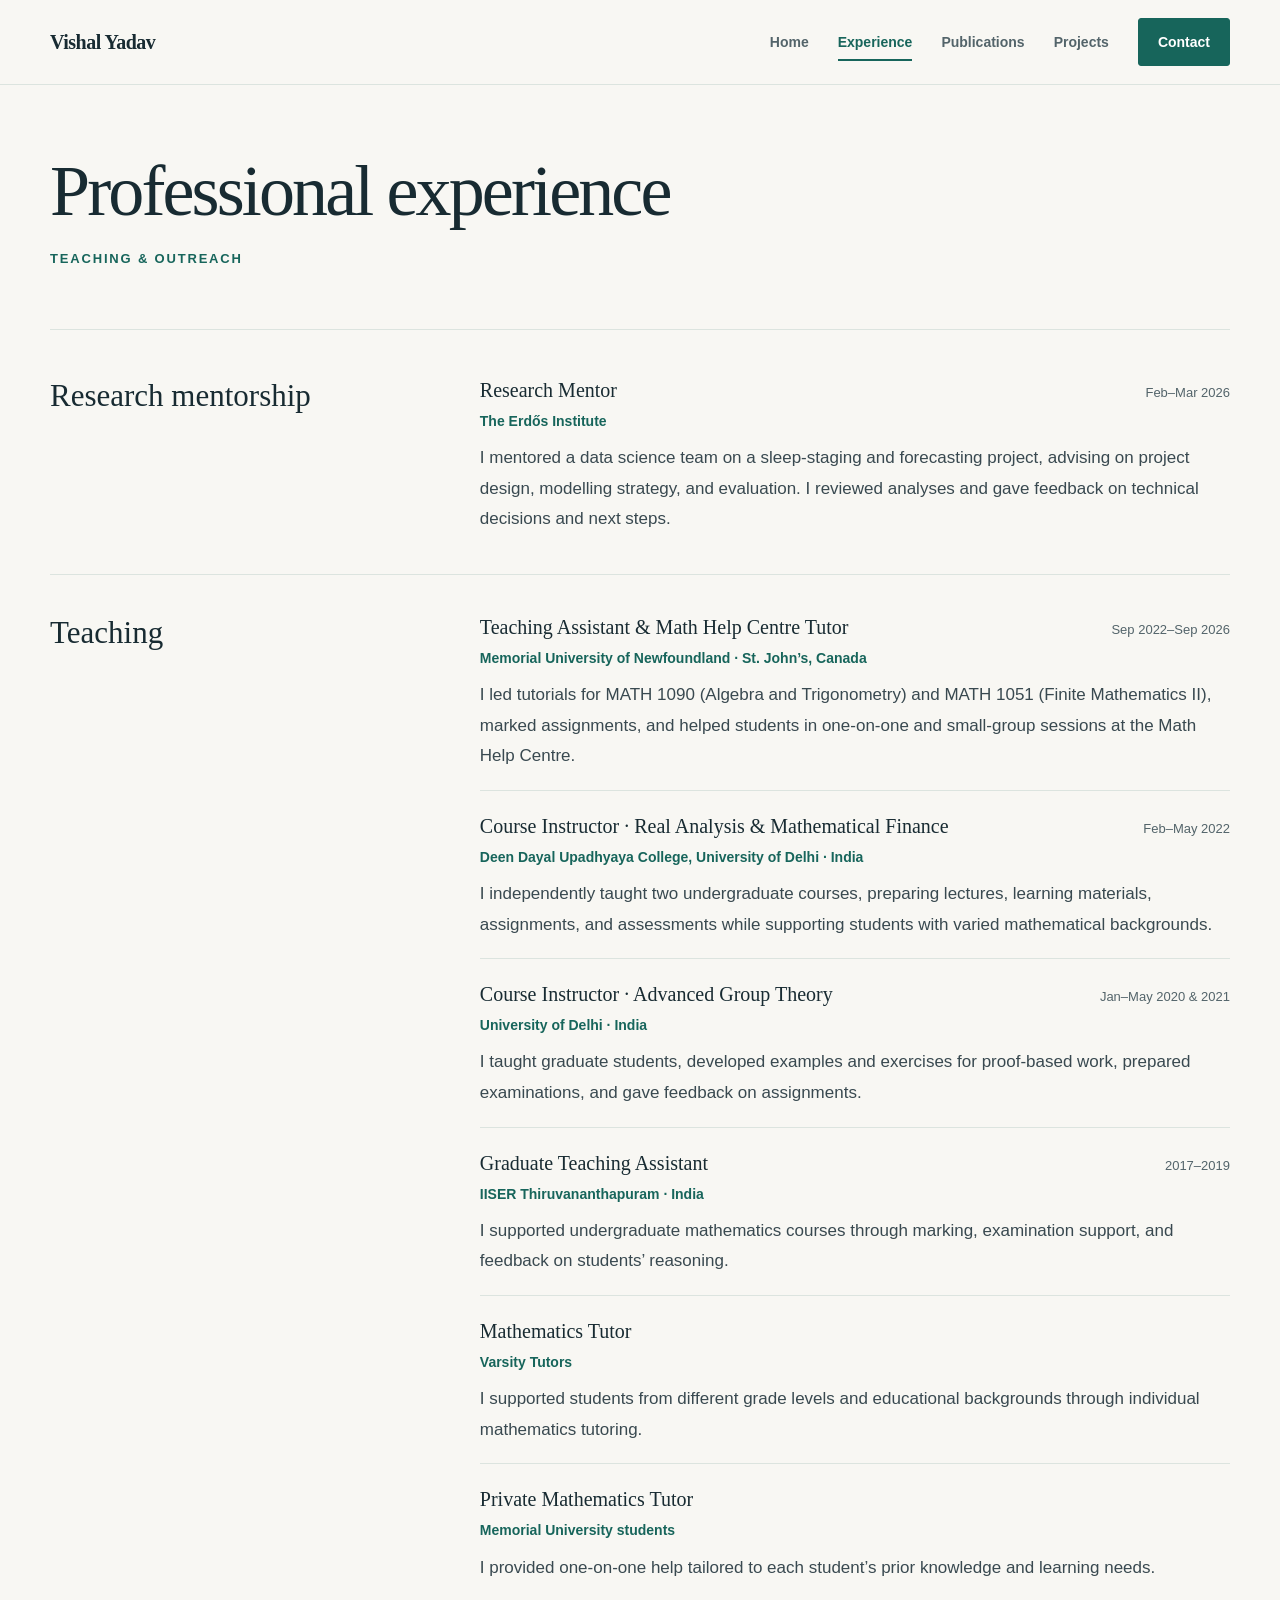
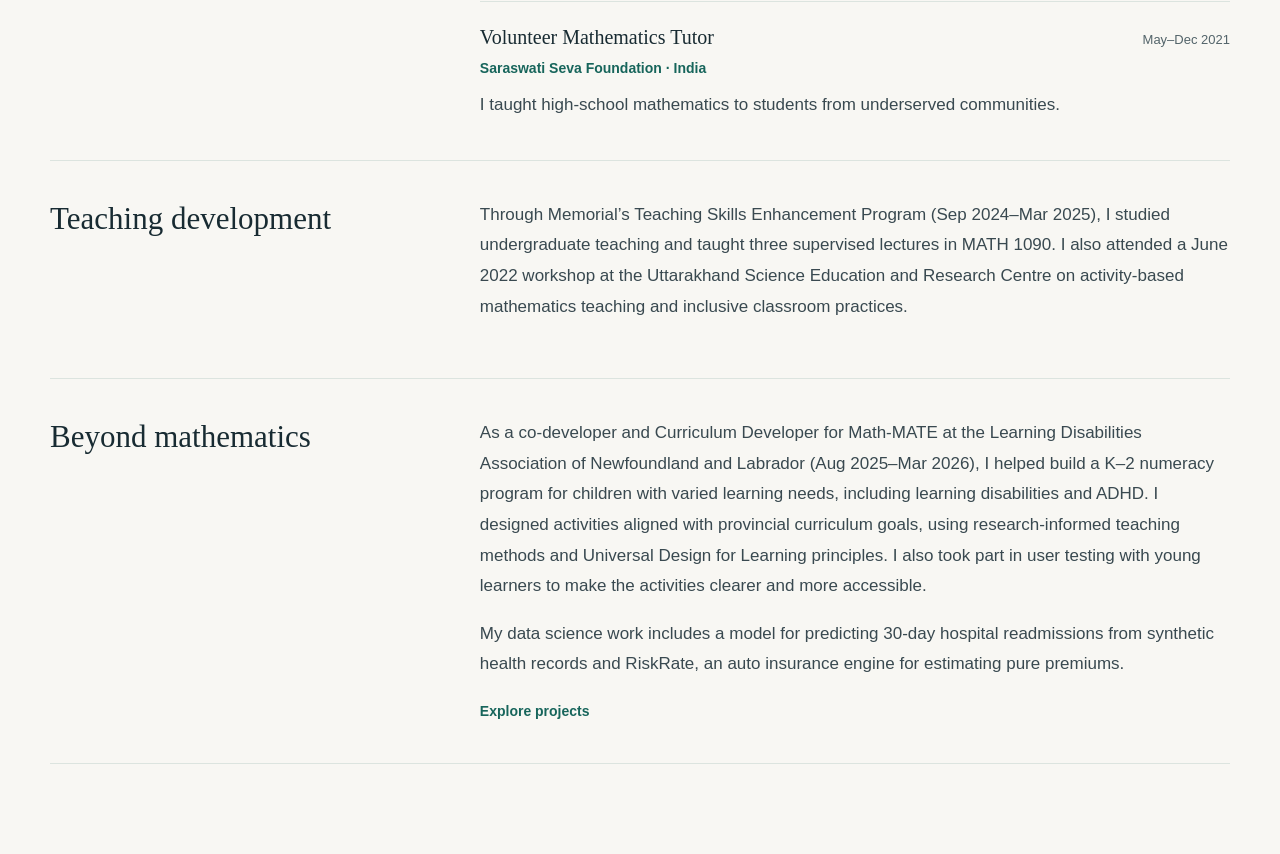
==== commit 5df68ee9: "commit" ====
--- a/about.html
+++ b/about.html
@@ -9,7 +9,7 @@
 </head>
 <body>
   <a class="skip-link" href="#main">Skip to content</a>
-  <header class="site-header"><div class="header-inner container"><a class="brand" href="index.html" aria-label="Vishal Yadav, home"><span class="brand-mark">VY</span><span class="brand-name">Vishal Yadav</span></a><nav class="main-nav" aria-label="Main navigation"><a href="index.html">Home</a><a href="about.html" aria-current="page">Experience</a><a href="education.html">Publications</a><a href="projects.html">Projects</a><a class="nav-contact" href="contact.html">Contact</a></nav></div></header>
+  <header class="site-header"><div class="header-inner container"><a class="brand" href="index.html" aria-label="Vishal Yadav, home"><span class="brand-name">Vishal Yadav</span></a><nav class="main-nav" aria-label="Main navigation"><a href="index.html">Home</a><a href="about.html" aria-current="page">Experience</a><a href="education.html">Publications</a><a href="projects.html">Projects</a><a class="nav-contact" href="contact.html">Contact</a></nav></div></header>
   <main id="main">
     <section class="page-hero container"><h1 class="page-title">Professional experience</h1><p class="section-kicker">Teaching &amp; outreach</p></section>
     <div class="page-content container">
--- a/academic.css
+++ b/academic.css
@@ -22,7 +22,6 @@
 .site-header { border-bottom: 1px solid var(--line); background: #fff; }
 .header-inner { min-height: 76px; display: flex; justify-content: space-between; align-items: center; gap: 28px; }
 .brand { color: var(--ink); text-decoration: none; white-space: nowrap; }
-.brand-mark { display: none; }
 .brand-name { font-family: var(--serif); font-size: 23px; font-weight: 700; letter-spacing: -.025em; }
 .main-nav { display: flex; flex-wrap: wrap; justify-content: flex-end; align-items: center; gap: 27px; }
 .main-nav a { color: var(--muted); font-size: 14px; font-weight: 600; text-decoration: none; }
@@ -165,8 +164,7 @@
 /* Navigation */
 .site-header { position: sticky; top: 0; z-index: 10; background: var(--paper); }
 .header-inner { min-height: 84px; }
-.brand { display: inline-flex; align-items: center; gap: 11px; }
-.brand-mark { display: flex; align-items: center; justify-content: center; flex: none; width: 39px; height: 39px; border-radius: 50%; background: #2d776c; color: #fff; font-family: var(--serif); font-size: 17px; font-weight: 700; line-height: 1; }
+.brand { display: inline-flex; align-items: center; }
 .brand-name { font-size: 20px; }
 .main-nav { gap: 29px; }
 .main-nav a { position: relative; font-size: 14px; font-weight: 600; }
@@ -176,13 +174,13 @@
 .main-nav .nav-contact[aria-current="page"]::after { display: none; }
 
 /* Homepage introduction */
-.home-layout { display: grid; grid-template-columns: minmax(0, 1fr) 360px; align-items: start; gap: clamp(38px, 5vw, 70px); }
+.home-layout { display: grid; grid-template-columns: minmax(0, 1fr) 360px; align-items: start; gap: clamp(32px, 3vw, 44px); }
 .home-content { grid-column: 1; grid-row: 1; min-width: 0; }
 .hero-wrap { position: relative; border-bottom: 1px solid var(--line); }
-.hero { position: relative; padding-block: 72px 82px; }
+.hero { position: relative; padding-block: 24px 82px; }
 .eyebrow { margin: 0 0 22px; color: var(--accent); font-size: 13px; font-weight: 800; letter-spacing: .13em; line-height: 1.5; text-transform: uppercase; }
 .hero-copy h1 { margin: 0 0 24px; font-size: clamp(48px, 5vw, 64px); font-weight: 400; line-height: 1.08; letter-spacing: -.055em; }
-.hero-bio p { max-width: 670px; margin: 0 0 19px; color: #354a4e; font-size: 17px; line-height: 1.8; }
+.hero-bio p { margin: 0 0 19px; color: #354a4e; font-size: 17px; line-height: 1.8; }
 .hero-more { margin-top: 3px; }
 .hero-interests { margin-top: 46px; padding-top: 34px; border-top: 1px solid #cbdcd4; }
 .hero-interests .eyebrow { margin-bottom: 9px; }
@@ -197,7 +195,7 @@
 .button-primary:hover { background: #104b44; color: #fff; }
 .button-secondary { color: var(--accent); background: transparent; }
 .button-secondary:hover { background: #dcebe4; }
-.hero-profile { position: sticky; top: 100px; z-index: 1; grid-column: 2; grid-row: 1; width: 100%; min-width: 0; max-height: calc(100vh - 116px); max-height: calc(100dvh - 116px); margin-top: 16px; padding: 22px; overflow-y: auto; scrollbar-width: thin; background: var(--paper); transform: translateX(20px); }
+.hero-profile { position: sticky; top: 100px; z-index: 1; grid-column: 2; grid-row: 1; width: 100%; min-width: 0; max-height: calc(100vh - 116px); max-height: calc(100dvh - 116px); margin-top: 16px; padding: 22px; overflow-y: auto; scrollbar-width: thin; background: var(--paper); transform: translateX(max(28px, calc(50vw - 614px))); }
 .hero-portrait { width: 220px; max-width: 100%; margin: 0 0 24px; }
 .hero-portrait img { display: block; width: 100%; aspect-ratio: 1; object-fit: cover; object-position: center 29%; border: 6px solid #fff; border-radius: 50%; box-shadow: 0 0 0 1px #cbdcd4; }
 .hero-profile-details h2 { margin: 0 0 2px; font-size: 25px; font-weight: 400; letter-spacing: -.03em; line-height: 1.25; }
@@ -207,14 +205,15 @@
 .profile-facts svg { display: block; flex: none; width: 19px; height: 19px; color: var(--accent); fill: none; stroke: currentColor; stroke-width: 2; stroke-linecap: round; stroke-linejoin: round; }
 .profile-facts a, .profile-social a { color: var(--accent); text-underline-offset: 3px; }
 .profile-social { display: grid; gap: 7px; padding-top: 15px; }
-.profile-social a { width: fit-content; font-size: 14px; font-weight: 700; }
+.profile-social a { display: inline-flex; align-items: center; gap: 7px; width: fit-content; min-height: 26px; font-size: 14px; font-weight: 700; text-decoration: none; }
+.profile-social img { display: block; flex: none; width: 22px; height: 22px; }
+.profile-social a span { text-decoration: underline; text-underline-offset: 3px; }
 
 /* Homepage sections */
-.home-container { padding-block: 16px 78px; }
+.home-container { padding-block: 16px 0; }
 .home-layout .home-section { display: block; padding-block: 52px; }
 .home-layout .section-aside { margin-bottom: 24px; }
 .home-layout .section-aside h2 { max-width: 650px; }
-.home-layout .home-contact-list { grid-template-columns: repeat(2, minmax(0, 1fr)); }
 .home-section { display: grid; grid-template-columns: minmax(205px, .32fr) minmax(0, .68fr); gap: clamp(40px, 6vw, 88px); padding-block: 62px; border-bottom: 1px solid var(--line); scroll-margin-top: 25px; }
 .home-section:last-child { border-bottom: 0; }
 .section-aside .eyebrow { margin-bottom: 15px; }
@@ -252,26 +251,6 @@
 .more-links strong { font-size: 27px; line-height: 1.2; }
 .more-links span { color: #d9ebe5; line-height: 1.5; }
 .more-links .more-link-action { display: flex; justify-content: space-between; gap: 12px; margin-top: auto; padding-top: 18px; color: #fff; font-size: 14px; font-weight: 750; text-decoration: underline; text-underline-offset: 4px; }
-.contacts-section { display: block; }
-.contacts-section .section-aside h2 { max-width: none; }
-.home-contact-list { display: grid; grid-template-columns: repeat(4, minmax(0, 1fr)); gap: 14px; margin: 27px 0 0; padding: 0; list-style: none; }
-.home-contact-list li { min-width: 0; }
-.home-contact-list li:first-child { grid-column: 1 / -1; }
-.home-contact-list a { display: flex; flex-direction: column; justify-content: space-between; gap: 14px; min-height: 106px; height: 100%; padding: 18px 21px; border: 1px solid var(--line); border-radius: 4px; background: #fff; color: var(--ink); text-decoration: none; transition: border-color .18s ease, background-color .18s ease, transform .18s ease; }
-.home-contact-list a:hover { border-color: #a8c9bb; background: #f5faf7; transform: translateY(-2px); }
-.home-contact-list span { color: var(--accent); font-size: 16px; font-weight: 700; text-decoration: underline; text-underline-offset: 4px; }
-.home-contact-list a:hover span { color: #164c47; }
-.home-contact-list strong { color: var(--muted); font-size: 14px; font-weight: 500; line-height: 1.4; overflow-wrap: anywhere; }
-.home-contact-list li:first-child a { flex-direction: row; align-items: center; min-height: 88px; background: #e8f1ec; border-color: #cbded2; }
-.home-contact-list li:first-child a:hover { background: #dcece3; border-color: #a8c9bb; }
-.home-contact-list li:first-child strong { color: var(--ink); font-size: 21px; font-weight: 650; }
-.closing-band { background: var(--ink); color: #fff; }
-.closing-inner { display: flex; justify-content: space-between; align-items: center; gap: 30px; padding-block: 55px; }
-.closing-band .eyebrow { margin-bottom: 8px; color: #9bcdbb; }
-.closing-band h2 { margin: 0 0 5px; font-size: clamp(29px, 3vw, 40px); font-weight: 400; letter-spacing: -.035em; }
-.closing-band p:last-child { margin: 0; color: #cedbd7; font-size: 15px; }
-.button-light { flex: none; border-color: #fff; color: var(--ink); background: #fff; }
-.button-light:hover { background: #dcebe4; color: var(--ink); }
 
 /* The same visual language carries through the interior pages. */
 .page-hero { padding-block: 65px 46px; }
@@ -292,7 +271,6 @@
   .home-section, .prose-grid { grid-template-columns: 220px minmax(0, 1fr); gap: 36px; }
   .work-grid { grid-template-columns: 1fr; }
   .more-links { grid-template-columns: 1fr; }
-  .home-contact-list { grid-template-columns: repeat(2, minmax(0, 1fr)); }
 }
 @media (max-width: 850px) {
   .home-layout { display: block; }
@@ -306,13 +284,12 @@
   .main-nav { width: 100%; gap: 7px 18px; }
   .main-nav a { font-size: 13px; }
   .main-nav .nav-contact { min-height: 40px; padding: 8px 12px; }
-  .hero { padding-block: 53px 57px; }
+  .hero { padding-block: 24px 57px; }
   .hero-portrait { width: 190px; }
   .home-section, .prose-grid { grid-template-columns: 1fr; gap: 22px; padding-block: 44px; }
   .section-aside h2 { max-width: 560px; }
   .work-grid { grid-template-columns: repeat(2, minmax(0, 1fr)); }
   .more-links { grid-template-columns: repeat(2, minmax(0, 1fr)); }
-  .closing-inner { align-items: flex-start; flex-direction: column; }
 }
 @media (max-width: 520px) {
   .brand-name { font-size: 19px; }
@@ -323,8 +300,6 @@
   .more-links { grid-template-columns: 1fr; }
   .publication-row, .publication-entry { grid-template-columns: 1fr; gap: 7px; }
   .credential-list > div { grid-template-columns: 1fr; gap: 2px; }
-  .home-contact-list li:first-child a { align-items: flex-start; flex-direction: column; gap: 8px; }
-}
-@media (max-width: 420px) { .home-contact-list { grid-template-columns: 1fr; } }
-@media (max-width: 420px) { .profile-facts li { font-size: 12px; white-space: normal; } .home-layout .home-contact-list { grid-template-columns: 1fr; } }
-@media (prefers-reduced-motion: reduce) { .button, .more-links a, .home-contact-list a { transition: none; } .button:hover, .more-links a:hover, .home-contact-list a:hover { transform: none; } }
+}
+@media (max-width: 420px) { .profile-facts li { font-size: 12px; white-space: normal; } }
+@media (prefers-reduced-motion: reduce) { .button, .more-links a { transition: none; } .button:hover, .more-links a:hover { transform: none; } }
